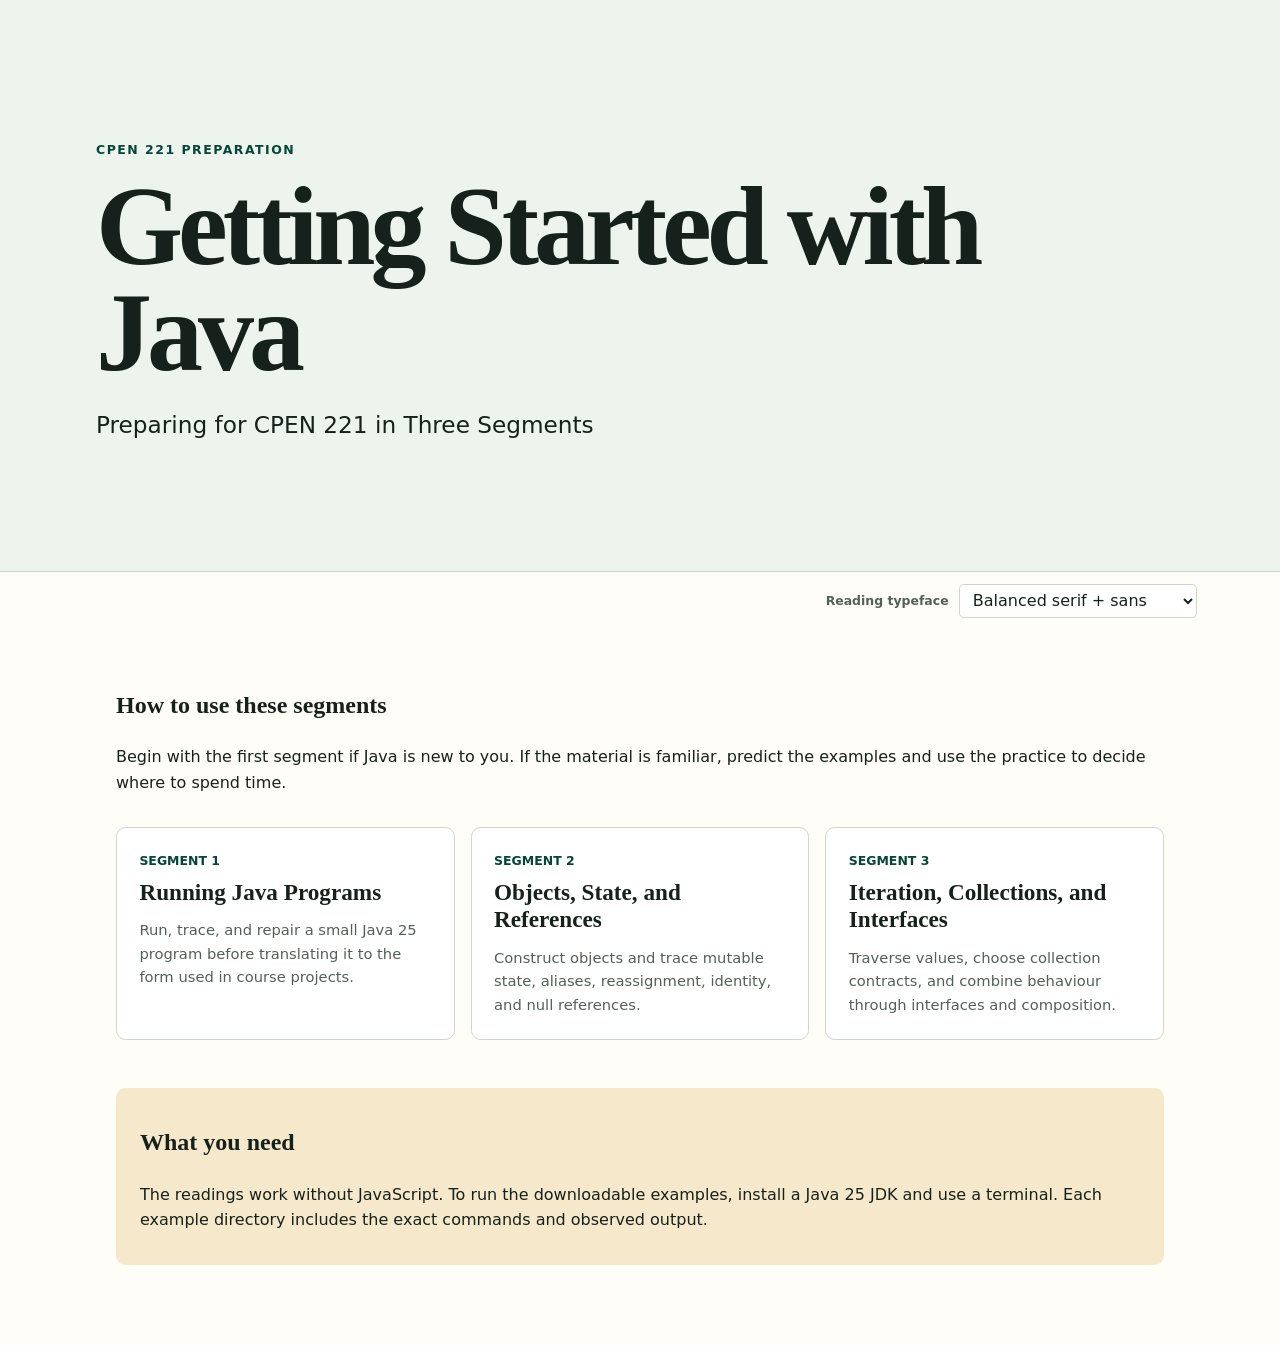
==== site/index.html @ b84b0900 "Rename Java preparation site and add typeface choices" ====
<!doctype html>
<html lang="en-CA">
<head>
  <meta charset="utf-8">
  <meta name="viewport" content="width=device-width, initial-scale=1">
  <meta name="description" content="Getting started with Java in preparation for CPEN 221.">
  <title>Getting Started with Java · CPEN 221</title>
  <link rel="stylesheet" href="assets/css/site.css">
  <script src="assets/js/typeface-switcher.js"></script>
</head>
<body>
  <a class="skip-link" href="#main">Skip to readings</a>
  <header class="hero">
    <p>CPEN 221 preparation</p>
    <h1>Getting Started with Java</h1>
    <p>Preparing for CPEN 221 in Three Segments</p>
  </header>
  <div class="typeface-tools">
    <label for="typeface-picker">Reading typeface</label>
    <select id="typeface-picker" data-typeface-picker>
      <option value="balanced">Balanced serif + sans</option>
      <option value="serif">Serif</option>
      <option value="sans">Sans serif</option>
    </select>
  </div>
  <main id="main" class="landing">
    <section aria-labelledby="how-to-use">
      <h2 id="how-to-use">How to use these segments</h2>
      <p>Begin with the first segment if Java is new to you. If the material is familiar, predict the examples and use the practice to decide where to spend time.</p>
      <ol class="reading-cards">
      <li>
        <a href="readings/01-running-java-programs/">
          <span>Segment 1</span>
          <strong>Running Java Programs</strong>
          <small>Run, trace, and repair a small Java 25 program before translating it to the form used in course projects.</small>
        </a>
      </li>
      <li>
        <a href="readings/02-objects-state-and-references/">
          <span>Segment 2</span>
          <strong>Objects, State, and References</strong>
          <small>Construct objects and trace mutable state, aliases, reassignment, identity, and null references.</small>
        </a>
      </li>
      <li>
        <a href="readings/03-iteration-collections-and-interfaces/">
          <span>Segment 3</span>
          <strong>Iteration, Collections, and Interfaces</strong>
          <small>Traverse values, choose collection contracts, and combine behaviour through interfaces and composition.</small>
        </a>
      </li>
      </ol>
    </section>
    <section class="requirements" aria-labelledby="requirements">
      <h2 id="requirements">What you need</h2>
      <p>The readings work without JavaScript. To run the downloadable examples, install a Java 25 JDK and use a terminal. Each example directory includes the exact commands and observed output.</p>
    </section>
  </main>
</body>
</html>
---- site/assets/css/site.css ----
:root {
  color-scheme: light;
  --ink: #17211b;
  --muted: #526057;
  --paper: #fffdf7;
  --wash: #edf4ee;
  --line: #cbd7ce;
  --accent: #12634f;
  --accent-dark: #064638;
  --warm: #f5e8cb;
  --correct: #17653f;
  --incorrect: #a2382b;
  --font-body: Inter, ui-sans-serif, system-ui, -apple-system, BlinkMacSystemFont,
    "Segoe UI", sans-serif;
  --font-heading: Georgia, "Times New Roman", serif;
  --font-code: ui-monospace, SFMono-Regular, Menlo, Consolas, monospace;
  font-family: var(--font-body);
  line-height: 1.6;
}

:root[data-typeface="serif"] {
  --font-body: Georgia, "Times New Roman", serif;
  --font-heading: Georgia, "Times New Roman", serif;
}

:root[data-typeface="sans"] {
  --font-body: Inter, ui-sans-serif, system-ui, -apple-system, BlinkMacSystemFont,
    "Segoe UI", sans-serif;
  --font-heading: Inter, ui-sans-serif, system-ui, -apple-system, BlinkMacSystemFont,
    "Segoe UI", sans-serif;
}

* {
  box-sizing: border-box;
}

html {
  scroll-behavior: smooth;
}

body {
  background: var(--paper);
  color: var(--ink);
  margin: 0;
}

a {
  color: var(--accent-dark);
  text-decoration-thickness: 0.09em;
  text-underline-offset: 0.15em;
}

a:hover {
  color: var(--accent);
}

.skip-link {
  background: var(--ink);
  color: white;
  left: 1rem;
  padding: 0.65rem 0.9rem;
  position: fixed;
  top: -5rem;
  z-index: 10;
}

.skip-link:focus {
  top: 1rem;
}

.site-header {
  border-bottom: 1px solid var(--line);
  padding: 1rem clamp(1rem, 4vw, 4rem);
}

.wordmark {
  align-items: baseline;
  display: flex;
  gap: 0.75rem;
  max-width: 76rem;
  text-decoration: none;
}

.wordmark strong {
  color: var(--ink);
  font-size: 1.15rem;
}

.wordmark span {
  color: var(--muted);
  font-size: 0.9rem;
}

.typeface-tools {
  align-items: center;
  display: flex;
  gap: 0.65rem;
  justify-content: flex-end;
  margin: 0 auto;
  max-width: 76rem;
  padding: 0.75rem clamp(1rem, 4vw, 4rem) 0;
}

.typeface-tools label {
  color: var(--muted);
  font-size: 0.78rem;
  font-weight: 700;
}

.typeface-tools select {
  background: white;
  border: 1px solid var(--line);
  border-radius: 0.3rem;
  color: var(--ink);
  font: inherit;
  padding: 0.35rem 2rem 0.35rem 0.55rem;
}

.hero {
  background: var(--wash);
  border-bottom: 1px solid var(--line);
  padding: clamp(4rem, 10vw, 8rem) max(1.25rem, calc((100vw - 68rem) / 2));
}

.hero p:first-child,
.reading-header > p:first-child {
  color: var(--accent-dark);
  font-size: 0.78rem;
  font-weight: 750;
  letter-spacing: 0.12em;
  text-transform: uppercase;
}

.hero h1 {
  font-family: var(--font-heading);
  font-size: clamp(3.2rem, 9vw, 7rem);
  letter-spacing: -0.045em;
  line-height: 0.95;
  margin: 0.2rem 0 1.25rem;
}

.hero p:last-child {
  font-size: clamp(1.15rem, 2vw, 1.45rem);
  margin: 0;
  max-width: 43rem;
}

.landing {
  margin: 0 auto;
  max-width: 68rem;
  padding: 3rem 1.25rem 5rem;
}

.landing h2,
.reading h2,
.file-list h1 {
  font-family: var(--font-heading);
}

.reading-cards {
  display: grid;
  gap: 1rem;
  grid-template-columns: repeat(3, 1fr);
  list-style: none;
  margin: 2rem 0 3rem;
  padding: 0;
}

.reading-cards a {
  background: white;
  border: 1px solid var(--line);
  border-radius: 0.6rem;
  color: var(--ink);
  display: flex;
  height: 100%;
  flex-direction: column;
  padding: 1.4rem;
  text-decoration: none;
}

.reading-cards a:hover,
.reading-cards a:focus-visible {
  border-color: var(--accent);
  box-shadow: 0 0.3rem 1.1rem rgb(19 50 37 / 10%);
}

.reading-cards span {
  color: var(--accent-dark);
  font-size: 0.78rem;
  font-weight: 750;
  text-transform: uppercase;
}

.reading-cards strong {
  font-family: var(--font-heading);
  font-size: 1.45rem;
  line-height: 1.18;
  margin: 0.5rem 0 0.75rem;
}

.reading-cards small {
  color: var(--muted);
  font-size: 0.92rem;
}

.requirements {
  background: var(--warm);
  border-radius: 0.6rem;
  padding: 1rem 1.5rem;
}

.reading-layout {
  display: grid;
  grid-template-columns: minmax(12rem, 18rem) minmax(0, 48rem);
  gap: clamp(2rem, 5vw, 5rem);
  justify-content: center;
  padding: 3rem clamp(1rem, 4vw, 4rem) 6rem;
}

.contents {
  align-self: start;
  position: sticky;
  top: 2rem;
}

.contents > p {
  color: var(--muted);
  font-size: 0.8rem;
  font-weight: 700;
  text-transform: uppercase;
}

.contents ol {
  border-left: 2px solid var(--line);
  list-style: none;
  margin: 0;
  padding: 0 0 0 1rem;
}

.contents li + li {
  margin-top: 0.55rem;
}

.contents a {
  color: var(--muted);
  font-size: 0.86rem;
  text-decoration: none;
}

.reading-header {
  border-bottom: 3px solid var(--ink);
  margin-bottom: 2.75rem;
  padding-bottom: 2rem;
}

.reading-header h1 {
  font-family: var(--font-heading);
  font-size: clamp(2.5rem, 6vw, 4.6rem);
  letter-spacing: -0.035em;
  line-height: 1;
  margin: 0.4rem 0 1rem;
}

.lede {
  color: var(--muted);
  font-size: 1.15rem;
}

.reading h2 {
  font-size: 1.8rem;
  line-height: 1.15;
  margin: 3.7rem 0 1rem;
  scroll-margin-top: 1rem;
}

.reading h2 a,
.reading h3 a {
  color: inherit;
  text-decoration: none;
}

.reading h3 {
  font-size: 1.1rem;
  margin-top: 2.2rem;
}

.reading p,
.reading li {
  max-width: 70ch;
}

.learning-outcomes,
.design-note,
.source-links {
  background: var(--wash);
  border-left: 0.3rem solid var(--accent);
  margin: 2rem 0;
  padding: 0.1rem 1.25rem 1rem;
}

.learning-outcomes h2,
.source-links h2 {
  font-size: 1.35rem;
  margin-top: 1.2rem;
}

.design-note {
  background: var(--warm);
  border-left-color: #9b6b18;
  padding-top: 0.8rem;
}

.code-block {
  margin: 1.4rem 0;
  max-width: 100%;
  overflow-x: auto;
}

pre {
  background: #17211b;
  border-radius: 0.35rem;
  color: #f4f7f4;
  font-size: 0.9rem;
  line-height: 1.55;
  margin: 0;
  padding: 1rem;
  tab-size: 4;
}

code {
  font-family: var(--font-code);
}

:not(pre) > code {
  background: #e7eee8;
  border-radius: 0.2rem;
  padding: 0.08em 0.28em;
}

table {
  border-collapse: collapse;
  display: block;
  margin: 1.5rem 0;
  max-width: 100%;
  overflow-x: auto;
}

th,
td {
  border: 1px solid var(--line);
  padding: 0.55rem 0.7rem;
  text-align: left;
  vertical-align: top;
}

th {
  background: var(--wash);
}

.quick-check {
  background: white;
  border: 2px solid var(--accent);
  border-radius: 0.55rem;
  margin: 2rem 0;
  padding: 1rem 1.2rem;
}

.quick-check fieldset {
  border: 0;
  margin: 0;
  padding: 0;
}

.quick-check legend {
  font-weight: 750;
  margin-bottom: 0.65rem;
}

.quick-check label {
  display: block;
  margin: 0.5rem 0;
}

.quick-check input {
  margin-right: 0.45rem;
}

.quick-check-button {
  background: var(--accent-dark);
  border: 0;
  border-radius: 0.3rem;
  color: white;
  cursor: pointer;
  font: inherit;
  font-weight: 700;
  margin-top: 0.75rem;
  padding: 0.55rem 0.85rem;
}

.quick-check-button:hover {
  background: var(--accent);
}

.quick-check-button:focus-visible,
.quick-check input:focus-visible,
.typeface-tools select:focus-visible,
a:focus-visible,
summary:focus-visible {
  outline: 3px solid #d58d13;
  outline-offset: 3px;
}

.quick-check-result {
  font-weight: 700;
  min-height: 1.6rem;
}

.quick-check-result.is-correct {
  color: var(--correct);
}

.quick-check-result.is-incorrect {
  color: var(--incorrect);
}

.quick-check details,
.practice-explanation {
  border-top: 1px solid var(--line);
  margin-top: 1rem;
  padding-top: 0.75rem;
}

summary {
  color: var(--accent-dark);
  cursor: pointer;
  font-weight: 700;
}

.source-links {
  margin-top: 4rem;
}

.reading-nav {
  border-top: 1px solid var(--line);
  display: flex;
  gap: 1rem;
  justify-content: space-between;
  margin-top: 3rem;
  padding-top: 1.5rem;
}

.file-list {
  margin: 4rem auto;
  max-width: 46rem;
  padding: 0 1rem;
}

.file-list li + li {
  margin-top: 0.5rem;
}

footer {
  background: var(--ink);
  color: #eef4ef;
  padding: 1.25rem max(1rem, calc((100vw - 68rem) / 2));
}

footer a {
  color: white;
}

footer p {
  margin: 0;
}

@media (max-width: 50rem) {
  .reading-cards {
    grid-template-columns: 1fr;
  }

  .reading-layout {
    display: block;
  }

  .contents {
    background: var(--wash);
    margin-bottom: 2.5rem;
    padding: 0.75rem 1rem 1rem;
    position: static;
  }

  .contents ol {
    columns: 2;
  }
}

@media (max-width: 34rem) {
  .contents ol {
    columns: 1;
  }

  .wordmark span {
    display: none;
  }

  .reading-nav {
    align-items: flex-start;
    flex-direction: column;
  }
}

@media print {
  .site-header,
  .contents,
  .typeface-tools,
  .reading-nav,
  footer,
  .quick-check-button,
  .quick-check-result {
    display: none !important;
  }

  .reading-layout {
    display: block;
    padding: 0;
  }

  .reading {
    max-width: none;
  }

  .quick-check,
  .learning-outcomes,
  .design-note,
  .source-links {
    break-inside: avoid;
  }

  pre {
    white-space: pre-wrap;
  }
}
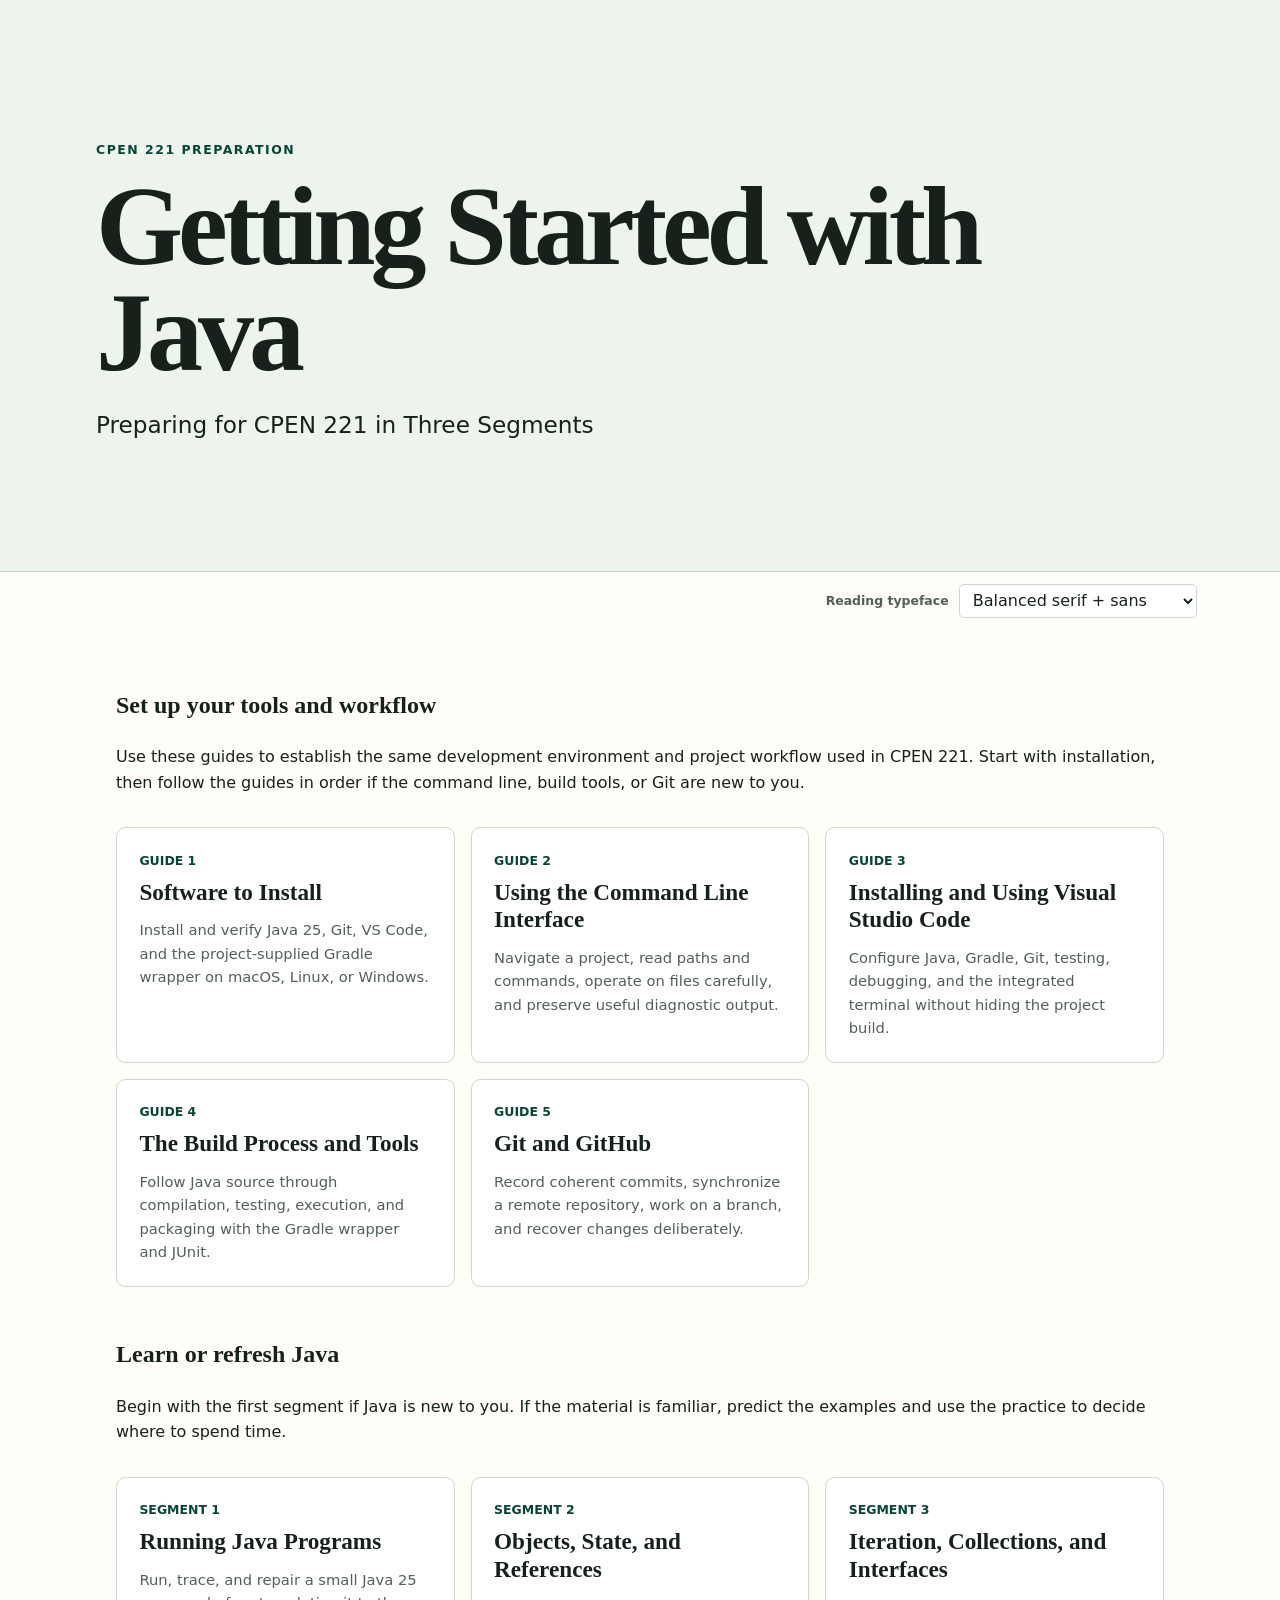
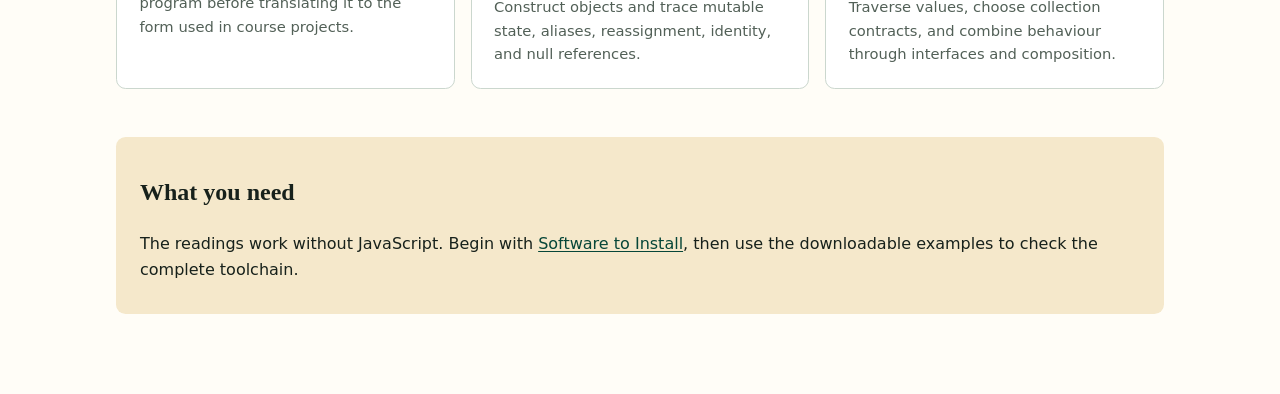
==== commit 8cf97138: "Add development workflow preparation guides" ====
--- a/site/index.html
+++ b/site/index.html
@@ -9,7 +9,7 @@
   <script src="assets/js/typeface-switcher.js"></script>
 </head>
 <body>
-  <a class="skip-link" href="#main">Skip to readings</a>
+  <a class="skip-link" href="#main">Skip to content</a>
   <header class="hero">
     <p>CPEN 221 preparation</p>
     <h1>Getting Started with Java</h1>
@@ -24,8 +24,49 @@
     </select>
   </div>
   <main id="main" class="landing">
-    <section aria-labelledby="how-to-use">
-      <h2 id="how-to-use">How to use these segments</h2>
+    <section aria-labelledby="preparation-guides">
+      <h2 id="preparation-guides">Set up your tools and workflow</h2>
+      <p>Use these guides to establish the same development environment and project workflow used in CPEN 221. Start with installation, then follow the guides in order if the command line, build tools, or Git are new to you.</p>
+      <ol class="reading-cards">
+      <li>
+        <a href="guides/software-to-install/">
+          <span>Guide 1</span>
+          <strong>Software to Install</strong>
+          <small>Install and verify Java 25, Git, VS Code, and the project-supplied Gradle wrapper on macOS, Linux, or Windows.</small>
+        </a>
+      </li>
+      <li>
+        <a href="guides/using-command-line-interface/">
+          <span>Guide 2</span>
+          <strong>Using the Command Line Interface</strong>
+          <small>Navigate a project, read paths and commands, operate on files carefully, and preserve useful diagnostic output.</small>
+        </a>
+      </li>
+      <li>
+        <a href="guides/installing-and-using-vscode/">
+          <span>Guide 3</span>
+          <strong>Installing and Using Visual Studio Code</strong>
+          <small>Configure Java, Gradle, Git, testing, debugging, and the integrated terminal without hiding the project build.</small>
+        </a>
+      </li>
+      <li>
+        <a href="guides/build-process-and-tools/">
+          <span>Guide 4</span>
+          <strong>The Build Process and Tools</strong>
+          <small>Follow Java source through compilation, testing, execution, and packaging with the Gradle wrapper and JUnit.</small>
+        </a>
+      </li>
+      <li>
+        <a href="guides/git-and-github/">
+          <span>Guide 5</span>
+          <strong>Git and GitHub</strong>
+          <small>Record coherent commits, synchronize a remote repository, work on a branch, and recover changes deliberately.</small>
+        </a>
+      </li>
+      </ol>
+    </section>
+    <section aria-labelledby="java-segments">
+      <h2 id="java-segments">Learn or refresh Java</h2>
       <p>Begin with the first segment if Java is new to you. If the material is familiar, predict the examples and use the practice to decide where to spend time.</p>
       <ol class="reading-cards">
       <li>
@@ -53,7 +94,7 @@
     </section>
     <section class="requirements" aria-labelledby="requirements">
       <h2 id="requirements">What you need</h2>
-      <p>The readings work without JavaScript. To run the downloadable examples, install a Java 25 JDK and use a terminal. Each example directory includes the exact commands and observed output.</p>
+      <p>The readings work without JavaScript. Begin with <a href="guides/software-to-install/">Software to Install</a>, then use the downloadable examples to check the complete toolchain.</p>
     </section>
   </main>
 </body>
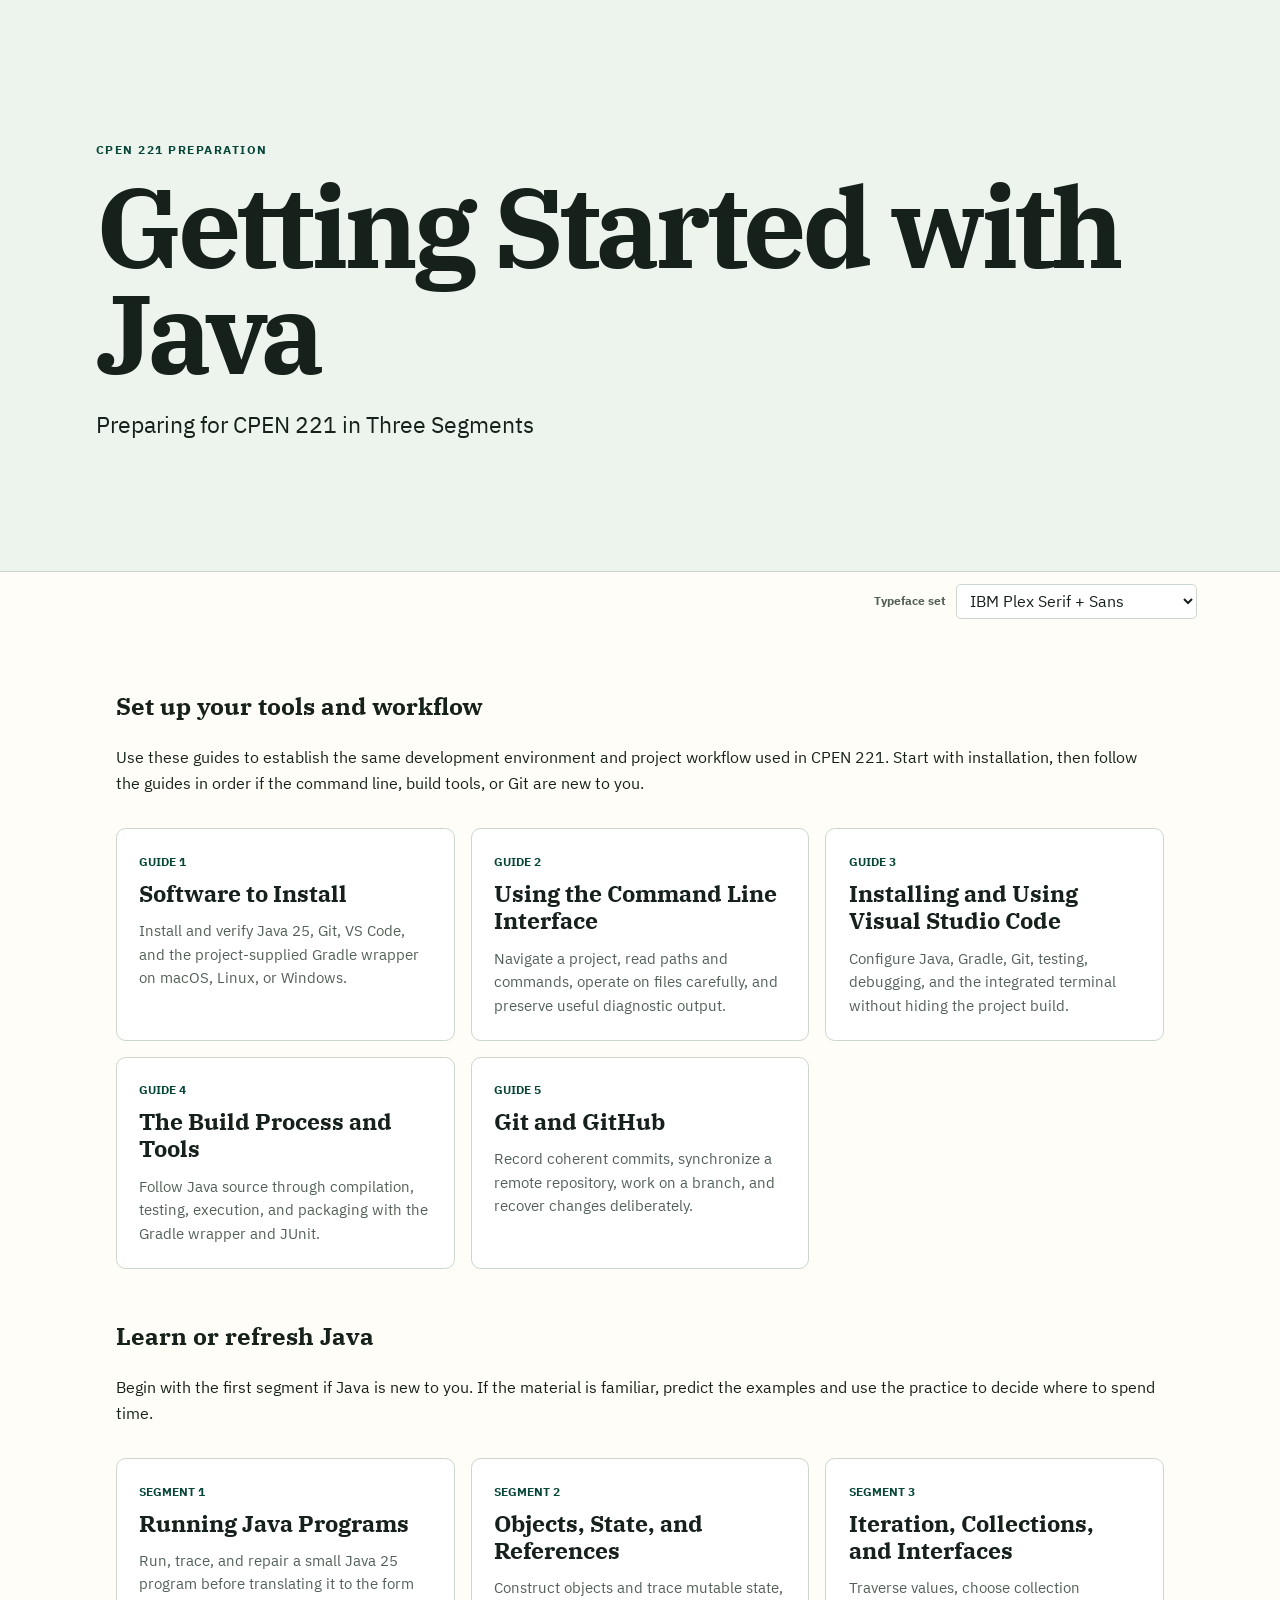
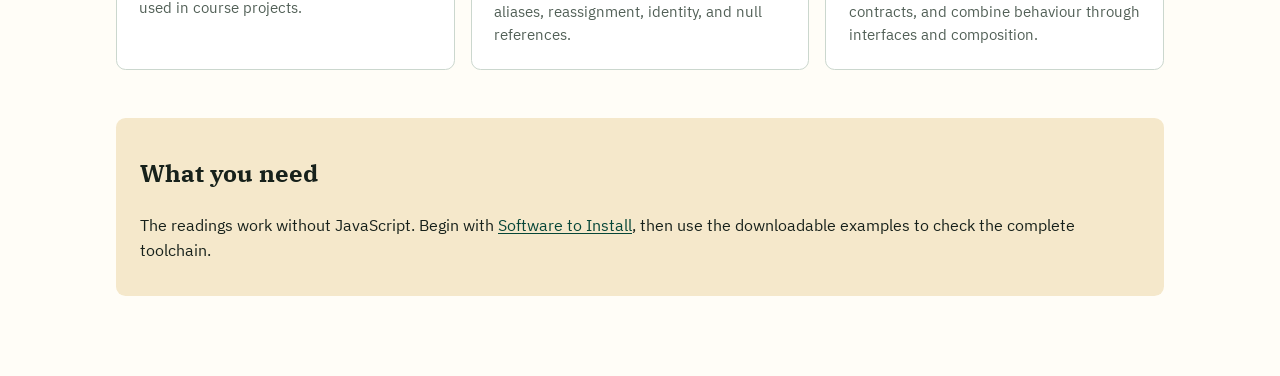
==== commit 3ec6c614: "Use self-hosted IBM and Google typefaces" ====
--- a/site/index.html
+++ b/site/index.html
@@ -16,11 +16,10 @@
     <p>Preparing for CPEN 221 in Three Segments</p>
   </header>
   <div class="typeface-tools">
-    <label for="typeface-picker">Reading typeface</label>
+    <label for="typeface-picker">Typeface set</label>
     <select id="typeface-picker" data-typeface-picker>
-      <option value="balanced">Balanced serif + sans</option>
-      <option value="serif">Serif</option>
-      <option value="sans">Sans serif</option>
+      <option value="plex">IBM Plex Serif + Sans</option>
+      <option value="google-sans">Google Sans Flex + Code</option>
     </select>
   </div>
   <main id="main" class="landing">
--- a/site/assets/css/site.css
+++ b/site/assets/css/site.css
@@ -1,3 +1,73 @@
+@font-face {
+  font-display: swap;
+  font-family: "IBM Plex Sans";
+  font-style: normal;
+  font-weight: 400;
+  src: url("../fonts/IBMPlexSans-Regular.woff2") format("woff2");
+}
+
+@font-face {
+  font-display: swap;
+  font-family: "IBM Plex Sans";
+  font-style: italic;
+  font-weight: 400;
+  src: url("../fonts/IBMPlexSans-Italic.woff2") format("woff2");
+}
+
+@font-face {
+  font-display: swap;
+  font-family: "IBM Plex Sans";
+  font-style: normal;
+  font-weight: 700;
+  src: url("../fonts/IBMPlexSans-Bold.woff2") format("woff2");
+}
+
+@font-face {
+  font-display: swap;
+  font-family: "IBM Plex Serif";
+  font-style: normal;
+  font-weight: 700;
+  src: url("../fonts/IBMPlexSerif-Bold.woff2") format("woff2");
+}
+
+@font-face {
+  font-display: swap;
+  font-family: "JetBrains Mono";
+  font-style: normal;
+  font-weight: 400;
+  src: url("../fonts/JetBrainsMono-Regular.woff2") format("woff2");
+}
+
+@font-face {
+  font-display: swap;
+  font-family: "JetBrains Mono";
+  font-style: normal;
+  font-weight: 700;
+  src: url("../fonts/JetBrainsMono-Bold.woff2") format("woff2");
+}
+
+@font-face {
+  font-display: swap;
+  font-family: "Google Sans Flex";
+  font-style: normal;
+  font-weight: 100 1000;
+  src: url("../fonts/GoogleSansFlex-Latin.woff2") format("woff2");
+  unicode-range: U+0000-00FF, U+0131, U+0152-0153, U+02BB-02BC, U+02C6,
+    U+02DA, U+02DC, U+0304, U+0308, U+0329, U+2000-206F, U+20AC, U+2122,
+    U+2191, U+2193, U+2212, U+2215, U+FEFF, U+FFFD;
+}
+
+@font-face {
+  font-display: swap;
+  font-family: "Google Sans Code";
+  font-style: normal;
+  font-weight: 300 800;
+  src: url("../fonts/GoogleSansCode-Latin.woff2") format("woff2");
+  unicode-range: U+0000-00FF, U+0131, U+0152-0153, U+02BB-02BC, U+02C6,
+    U+02DA, U+02DC, U+0304, U+0308, U+0329, U+2000-206F, U+20AC, U+2122,
+    U+2191, U+2193, U+2212, U+2215, U+FEFF, U+FFFD;
+}
+
 :root {
   color-scheme: light;
   --ink: #17211b;
@@ -10,24 +80,18 @@
   --warm: #f5e8cb;
   --correct: #17653f;
   --incorrect: #a2382b;
-  --font-body: Inter, ui-sans-serif, system-ui, -apple-system, BlinkMacSystemFont,
-    "Segoe UI", sans-serif;
-  --font-heading: Georgia, "Times New Roman", serif;
-  --font-code: ui-monospace, SFMono-Regular, Menlo, Consolas, monospace;
+  --font-body: "IBM Plex Sans", ui-sans-serif, system-ui, sans-serif;
+  --font-heading: "IBM Plex Serif", Georgia, serif;
+  --font-code: "JetBrains Mono", ui-monospace, monospace;
   font-family: var(--font-body);
+  font-optical-sizing: auto;
   line-height: 1.6;
 }
 
-:root[data-typeface="serif"] {
-  --font-body: Georgia, "Times New Roman", serif;
-  --font-heading: Georgia, "Times New Roman", serif;
-}
-
-:root[data-typeface="sans"] {
-  --font-body: Inter, ui-sans-serif, system-ui, -apple-system, BlinkMacSystemFont,
-    "Segoe UI", sans-serif;
-  --font-heading: Inter, ui-sans-serif, system-ui, -apple-system, BlinkMacSystemFont,
-    "Segoe UI", sans-serif;
+:root[data-typeface="google-sans"] {
+  --font-body: "Google Sans Flex", ui-sans-serif, system-ui, sans-serif;
+  --font-heading: "Google Sans Flex", ui-sans-serif, system-ui, sans-serif;
+  --font-code: "Google Sans Code", ui-monospace, monospace;
 }
 
 * {
@@ -126,7 +190,7 @@
 .reading-header > p:first-child {
   color: var(--accent-dark);
   font-size: 0.78rem;
-  font-weight: 750;
+  font-weight: 700;
   letter-spacing: 0.12em;
   text-transform: uppercase;
 }
@@ -187,7 +251,7 @@
 .reading-cards span {
   color: var(--accent-dark);
   font-size: 0.78rem;
-  font-weight: 750;
+  font-weight: 700;
   text-transform: uppercase;
 }
 
@@ -372,7 +436,7 @@
 }
 
 .quick-check legend {
-  font-weight: 750;
+  font-weight: 700;
   margin-bottom: 0.65rem;
 }
 
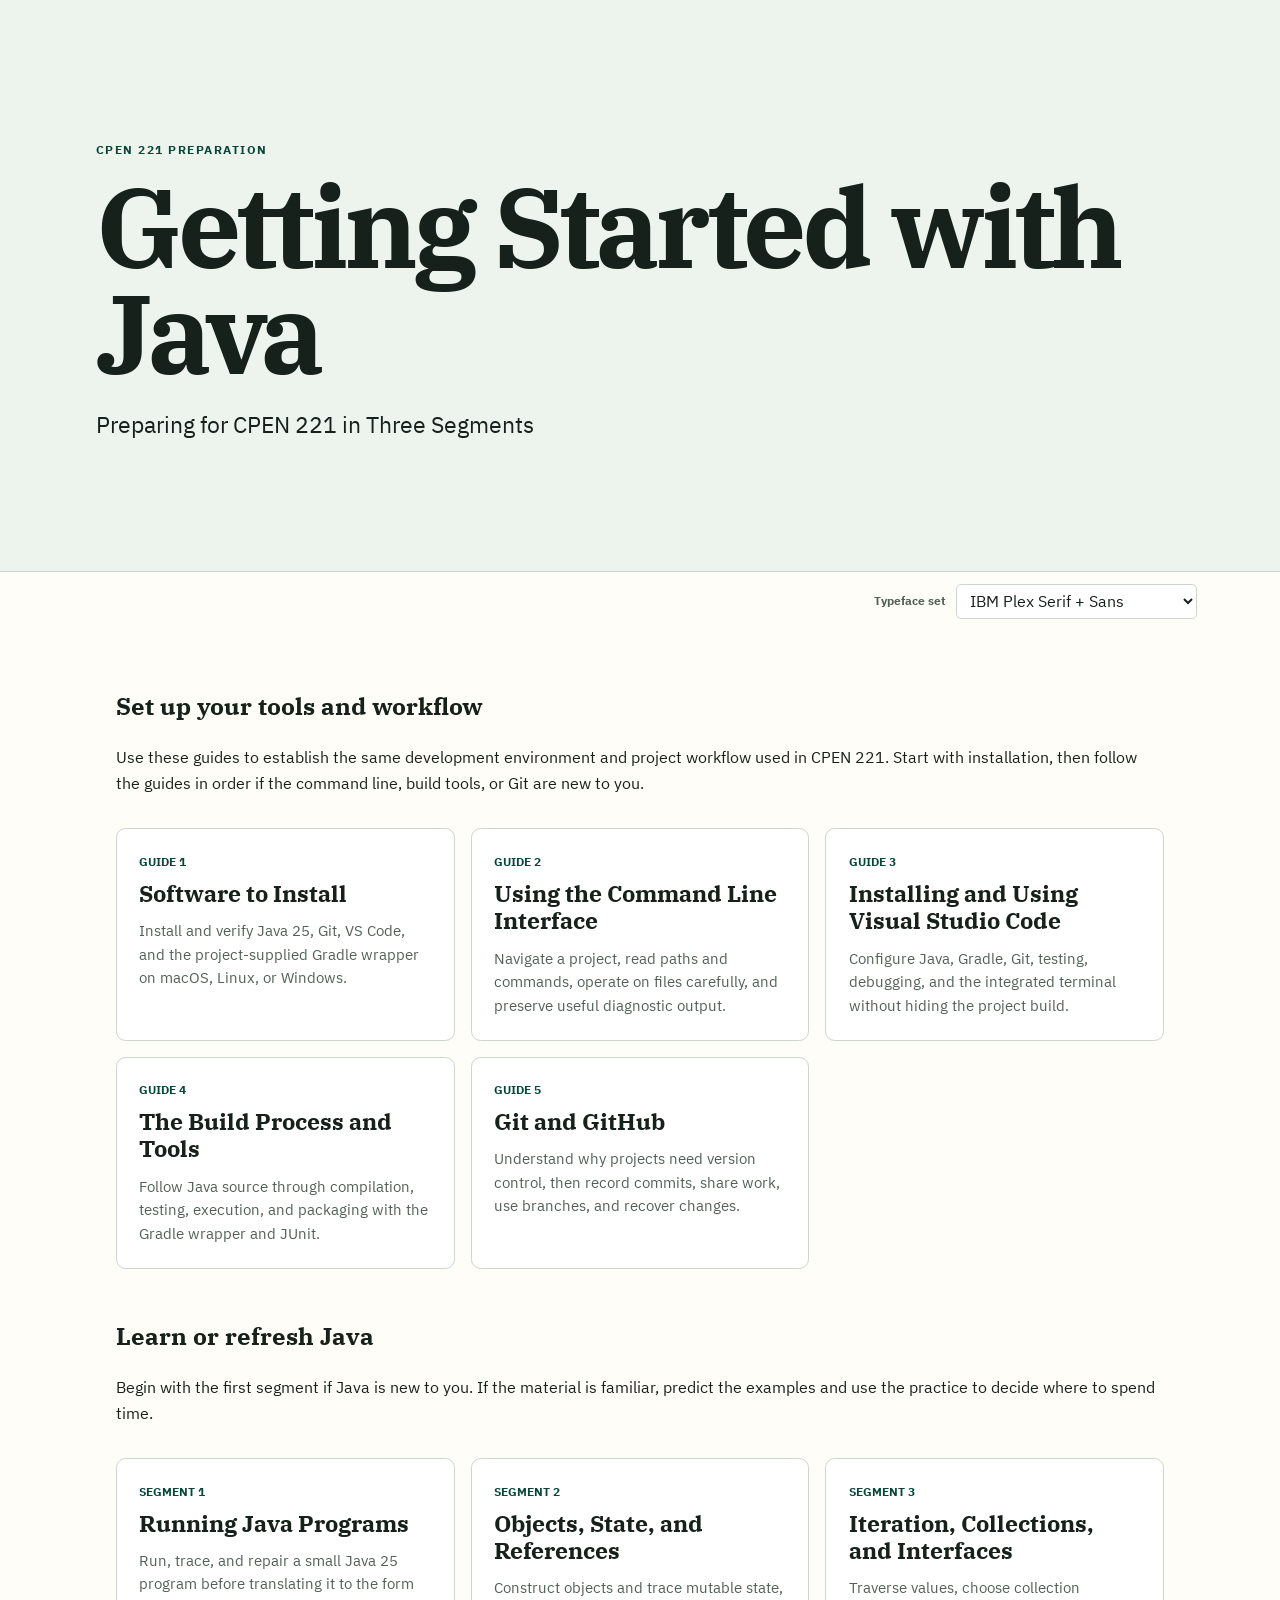
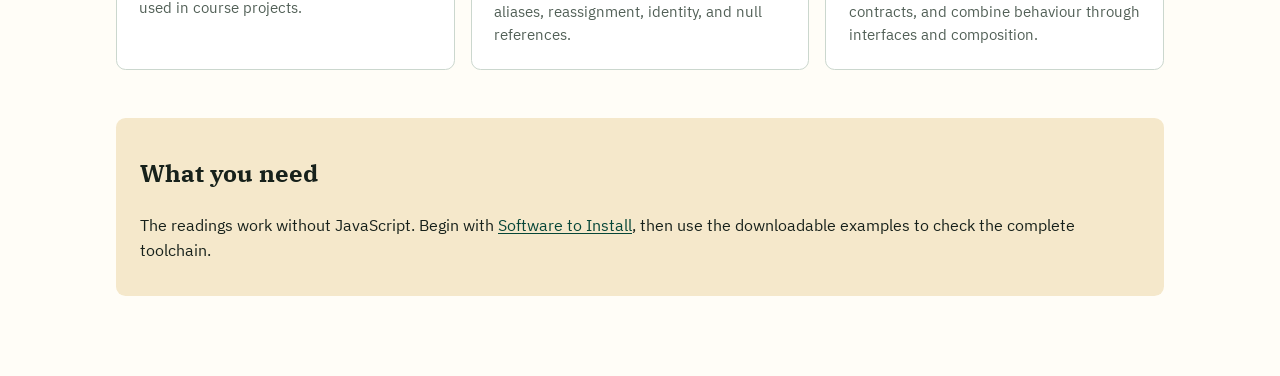
==== commit a85dd991: "Restore motivation for version control" ====
--- a/site/index.html
+++ b/site/index.html
@@ -59,7 +59,7 @@
         <a href="guides/git-and-github/">
           <span>Guide 5</span>
           <strong>Git and GitHub</strong>
-          <small>Record coherent commits, synchronize a remote repository, work on a branch, and recover changes deliberately.</small>
+          <small>Understand why projects need version control, then record commits, share work, use branches, and recover changes.</small>
         </a>
       </li>
       </ol>
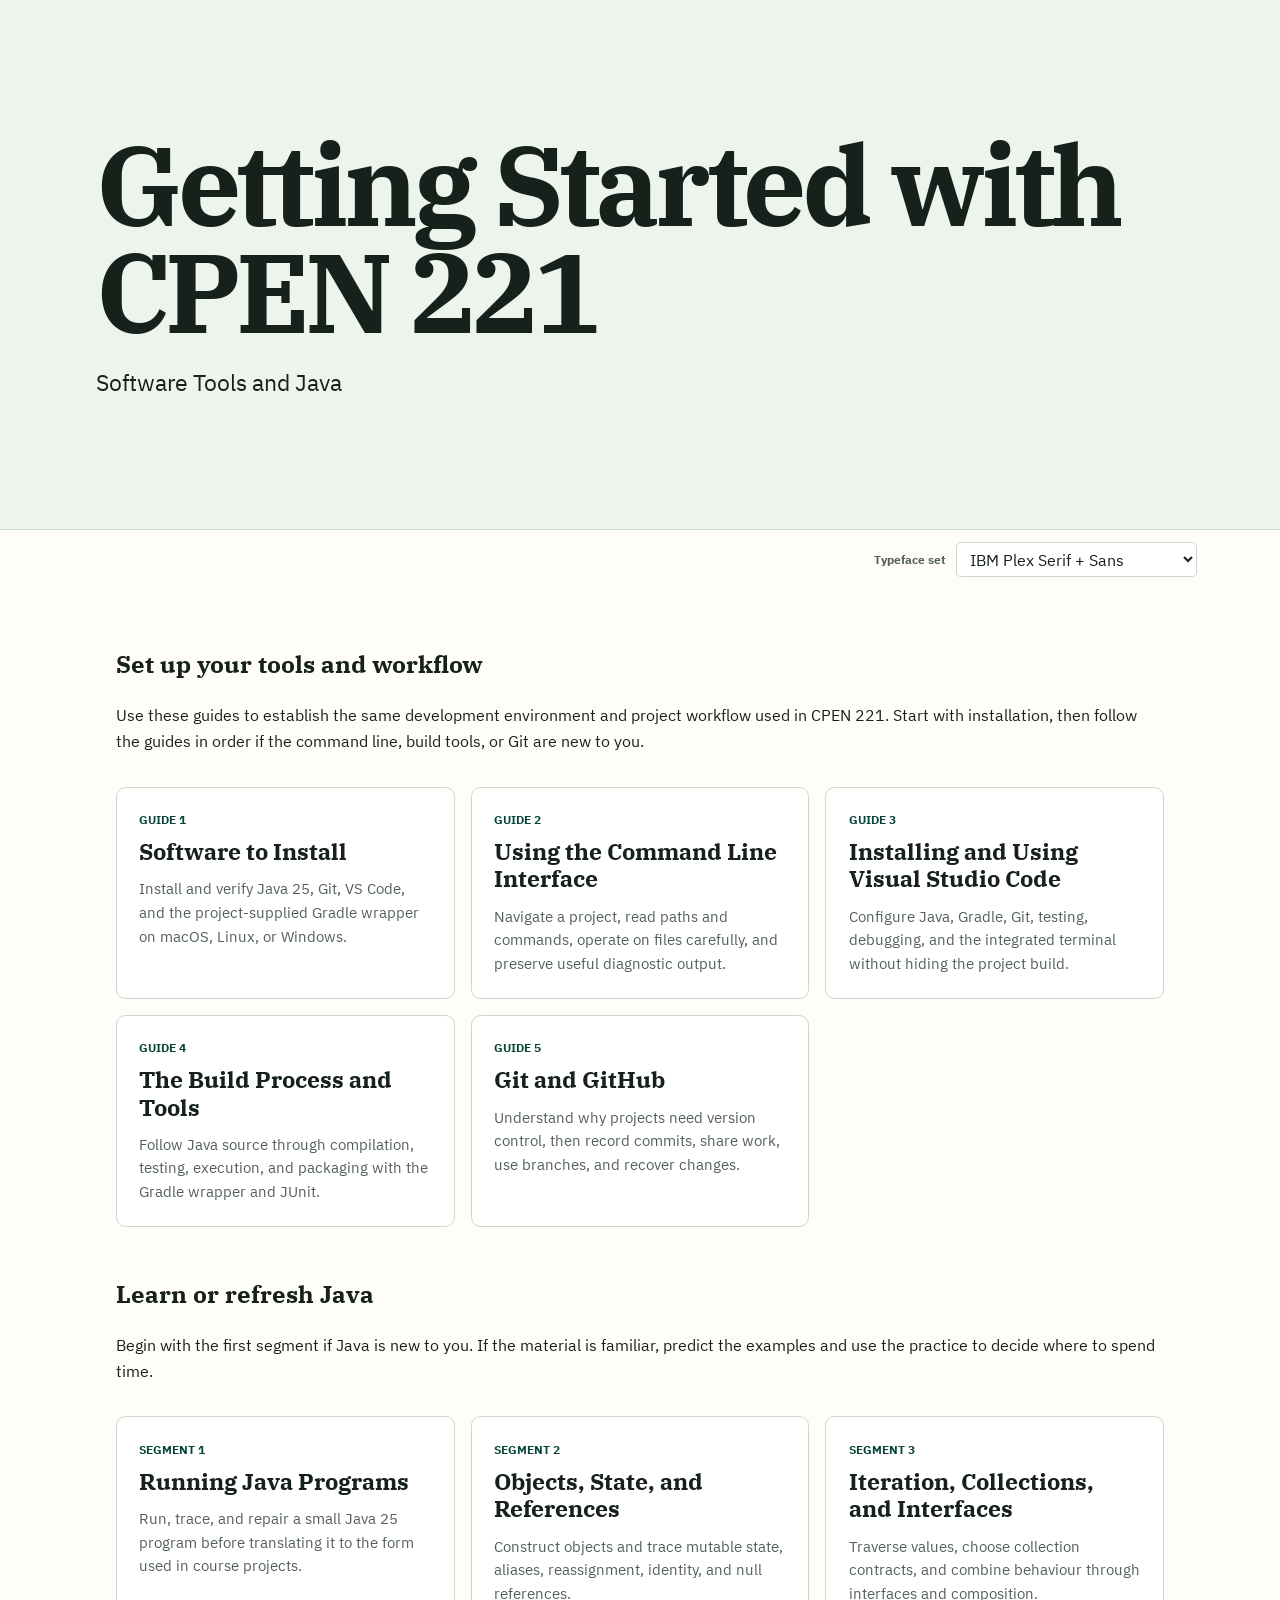
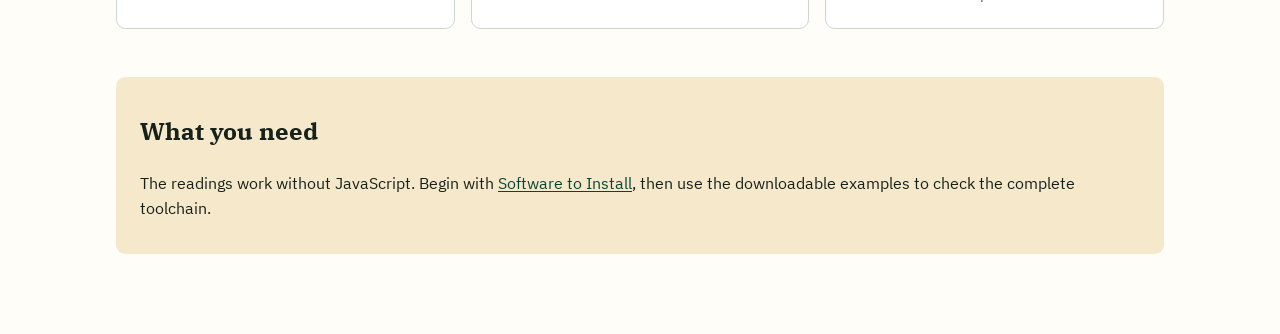
==== commit 4159899d: "Rename onboarding site and illustrate filesystem" ====
--- a/site/index.html
+++ b/site/index.html
@@ -3,17 +3,16 @@
 <head>
   <meta charset="utf-8">
   <meta name="viewport" content="width=device-width, initial-scale=1">
-  <meta name="description" content="Getting started with Java in preparation for CPEN 221.">
-  <title>Getting Started with Java · CPEN 221</title>
+  <meta name="description" content="Software tools and Java preparation for CPEN 221.">
+  <title>Getting Started with CPEN 221</title>
   <link rel="stylesheet" href="assets/css/site.css">
   <script src="assets/js/typeface-switcher.js"></script>
 </head>
 <body>
   <a class="skip-link" href="#main">Skip to content</a>
   <header class="hero">
-    <p>CPEN 221 preparation</p>
-    <h1>Getting Started with Java</h1>
-    <p>Preparing for CPEN 221 in Three Segments</p>
+    <h1>Getting Started with CPEN 221</h1>
+    <p>Software Tools and Java</p>
   </header>
   <div class="typeface-tools">
     <label for="typeface-picker">Typeface set</label>
--- a/site/assets/css/site.css
+++ b/site/assets/css/site.css
@@ -186,7 +186,6 @@
   padding: clamp(4rem, 10vw, 8rem) max(1.25rem, calc((100vw - 68rem) / 2));
 }
 
-.hero p:first-child,
 .reading-header > p:first-child {
   color: var(--accent-dark);
   font-size: 0.78rem;
@@ -353,6 +352,41 @@
   max-width: 70ch;
 }
 
+.reading-figure {
+  margin: 2.25rem 0;
+  max-width: 46rem;
+}
+
+.figure-scroll {
+  overflow-x: auto;
+}
+
+.figure-scroll img {
+  background: #fffdf7;
+  border: 1px solid var(--line);
+  border-radius: 0.55rem;
+  display: block;
+  height: auto;
+  width: 100%;
+}
+
+.reading-figure figcaption {
+  color: var(--muted);
+  font-size: 0.9rem;
+  line-height: 1.5;
+  margin-top: 0.65rem;
+  max-width: 70ch;
+}
+
+.reading-figure figcaption strong {
+  color: var(--ink);
+}
+
+.figure-scroll:focus-visible {
+  outline: 3px solid #d58d13;
+  outline-offset: 3px;
+}
+
 .learning-outcomes,
 .design-note,
 .source-links {
@@ -559,6 +593,10 @@
 }
 
 @media (max-width: 34rem) {
+  .figure-scroll img {
+    min-width: 40rem;
+  }
+
   .contents ol {
     columns: 1;
   }
@@ -596,7 +634,8 @@
   .quick-check,
   .learning-outcomes,
   .design-note,
-  .source-links {
+  .source-links,
+  .reading-figure {
     break-inside: avoid;
   }
 
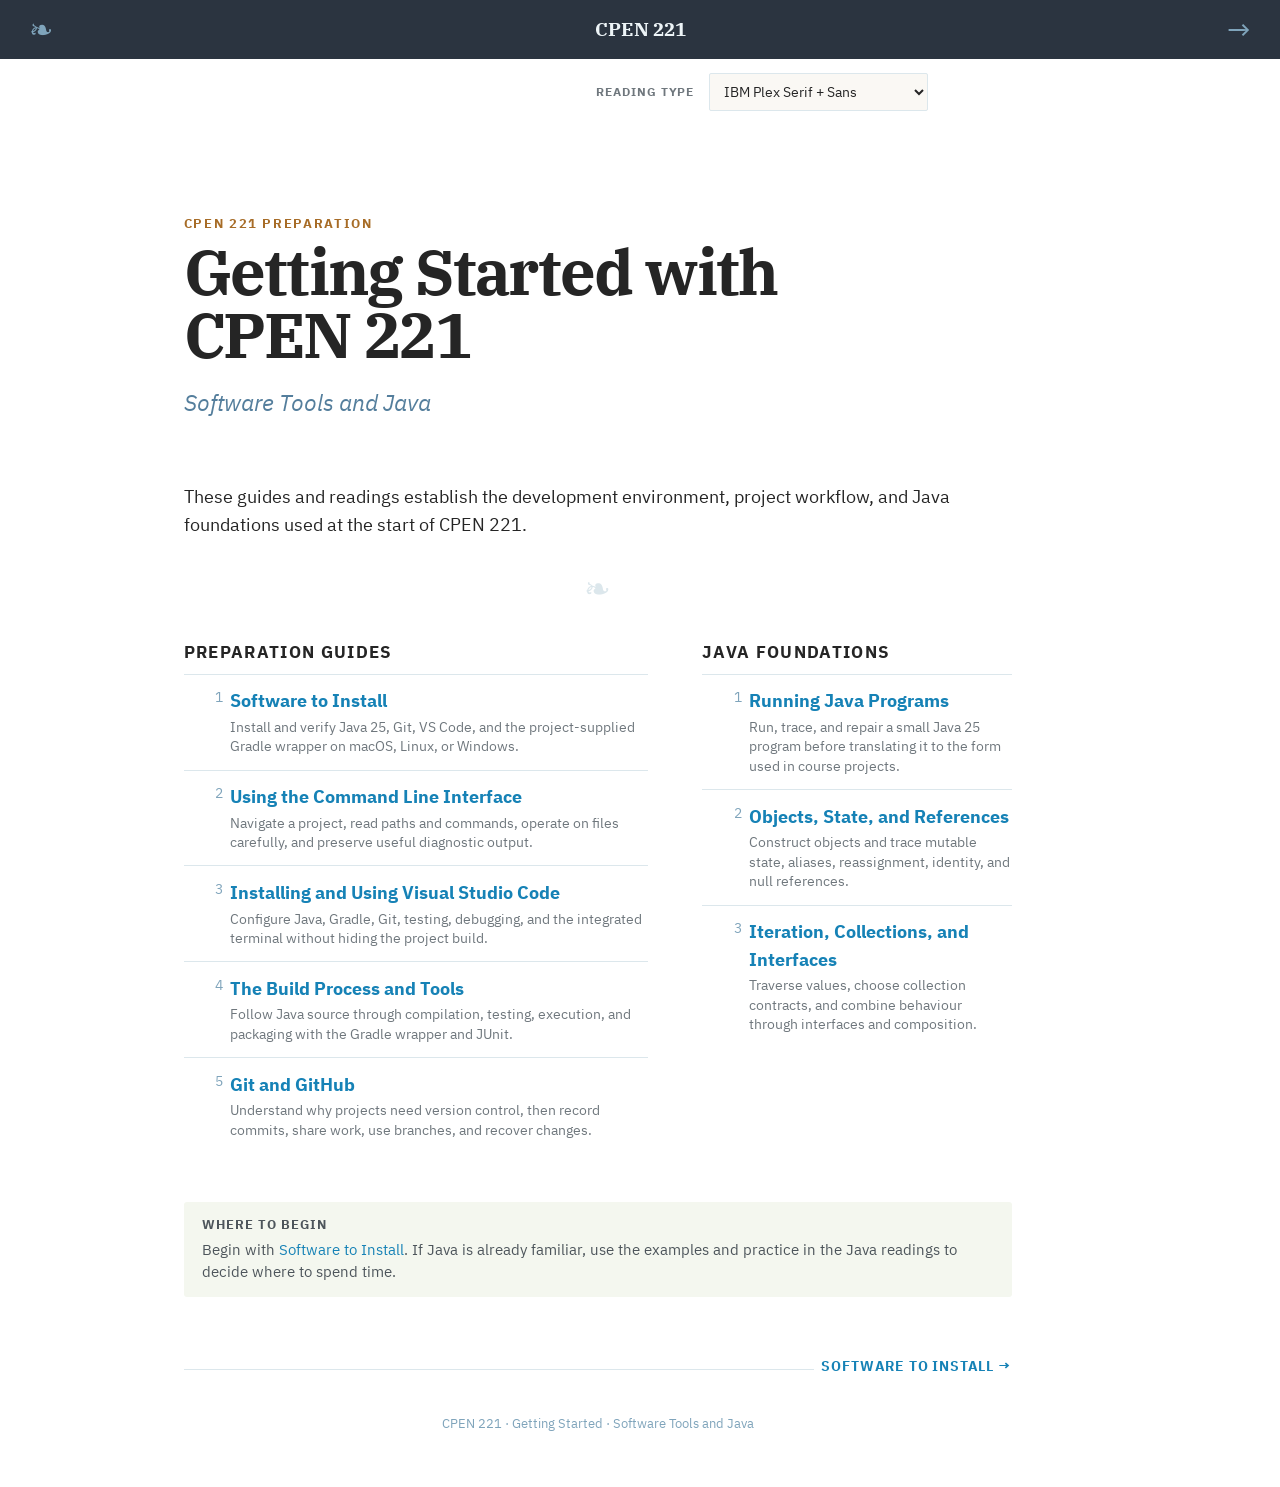
==== commit 288af52a: "Align onboarding design with course readings" ====
--- a/site/index.html
+++ b/site/index.html
@@ -8,92 +8,135 @@
   <link rel="stylesheet" href="assets/css/site.css">
   <script src="assets/js/typeface-switcher.js"></script>
 </head>
-<body>
-  <a class="skip-link" href="#main">Skip to content</a>
-  <header class="hero">
-    <h1>Getting Started with CPEN 221</h1>
-    <p>Software Tools and Java</p>
-  </header>
+<body id="top">
+  <a class="skip-link" href="#main-content">Skip to the contents</a>
+
+  <nav class="book-nav" aria-label="Book navigation">
+    <a class="wordmark" href="./" aria-current="page">
+      <strong>CPEN 221</strong>
+      <span>Getting Started</span>
+    </a>
+    <div class="nav-contents">
+      <p class="part-label">Software Tools and Java</p>
+      <h2><a href="#top" aria-current="page">Contents</a></h2>
+      <ul>
+        <li><a href="#preparation-guides"><small>G</small><span>Preparation guides</span></a></li>
+        <li><a href="#java-segments"><small>J</small><span>Java foundations</span></a></li>
+      </ul>
+      <div class="prev-next">
+        <a href="#preparation-guides">Guides</a>
+        <a href="guides/software-to-install/">Read →</a>
+      </div>
+    </div>
+  </nav>
+
+  <nav class="book-nav-mobile" aria-label="Compact book navigation">
+    <span class="mobile-arrow" aria-hidden="true">❧</span>
+    <a class="mobile-title" href="./" aria-current="page">CPEN 221</a>
+    <a class="mobile-arrow" href="guides/software-to-install/" aria-label="Next: Software to Install">→</a>
+  </nav>
+
   <div class="typeface-tools">
-    <label for="typeface-picker">Typeface set</label>
-    <select id="typeface-picker" data-typeface-picker>
-      <option value="plex">IBM Plex Serif + Sans</option>
-      <option value="google-sans">Google Sans Flex + Code</option>
-    </select>
+    <label>
+      <span>Reading type</span>
+      <select data-typeface-picker aria-label="Reading typeface combination">
+        <option value="plex">IBM Plex Serif + Sans</option>
+        <option value="google-sans">Google Sans Flex + Code</option>
+      </select>
+    </label>
   </div>
-  <main id="main" class="landing">
-    <section aria-labelledby="preparation-guides">
-      <h2 id="preparation-guides">Set up your tools and workflow</h2>
-      <p>Use these guides to establish the same development environment and project workflow used in CPEN 221. Start with installation, then follow the guides in order if the command line, build tools, or Git are new to you.</p>
-      <ol class="reading-cards">
-      <li>
-        <a href="guides/software-to-install/">
-          <span>Guide 1</span>
-          <strong>Software to Install</strong>
-          <small>Install and verify Java 25, Git, VS Code, and the project-supplied Gradle wrapper on macOS, Linux, or Windows.</small>
-        </a>
-      </li>
-      <li>
-        <a href="guides/using-command-line-interface/">
-          <span>Guide 2</span>
-          <strong>Using the Command Line Interface</strong>
-          <small>Navigate a project, read paths and commands, operate on files carefully, and preserve useful diagnostic output.</small>
-        </a>
-      </li>
-      <li>
-        <a href="guides/installing-and-using-vscode/">
-          <span>Guide 3</span>
-          <strong>Installing and Using Visual Studio Code</strong>
-          <small>Configure Java, Gradle, Git, testing, debugging, and the integrated terminal without hiding the project build.</small>
-        </a>
-      </li>
-      <li>
-        <a href="guides/build-process-and-tools/">
-          <span>Guide 4</span>
-          <strong>The Build Process and Tools</strong>
-          <small>Follow Java source through compilation, testing, execution, and packaging with the Gradle wrapper and JUnit.</small>
-        </a>
-      </li>
-      <li>
-        <a href="guides/git-and-github/">
-          <span>Guide 5</span>
-          <strong>Git and GitHub</strong>
-          <small>Understand why projects need version control, then record commits, share work, use branches, and recover changes.</small>
-        </a>
-      </li>
-      </ol>
-    </section>
-    <section aria-labelledby="java-segments">
-      <h2 id="java-segments">Learn or refresh Java</h2>
-      <p>Begin with the first segment if Java is new to you. If the material is familiar, predict the examples and use the practice to decide where to spend time.</p>
-      <ol class="reading-cards">
-      <li>
-        <a href="readings/01-running-java-programs/">
-          <span>Segment 1</span>
-          <strong>Running Java Programs</strong>
-          <small>Run, trace, and repair a small Java 25 program before translating it to the form used in course projects.</small>
-        </a>
-      </li>
-      <li>
-        <a href="readings/02-objects-state-and-references/">
-          <span>Segment 2</span>
-          <strong>Objects, State, and References</strong>
-          <small>Construct objects and trace mutable state, aliases, reassignment, identity, and null references.</small>
-        </a>
-      </li>
-      <li>
-        <a href="readings/03-iteration-collections-and-interfaces/">
-          <span>Segment 3</span>
-          <strong>Iteration, Collections, and Interfaces</strong>
-          <small>Traverse values, choose collection contracts, and combine behaviour through interfaces and composition.</small>
-        </a>
-      </li>
-      </ol>
-    </section>
-    <section class="requirements" aria-labelledby="requirements">
-      <h2 id="requirements">What you need</h2>
-      <p>The readings work without JavaScript. Begin with <a href="guides/software-to-install/">Software to Install</a>, then use the downloadable examples to check the complete toolchain.</p>
-    </section>
+
+  <main id="main-content" class="page">
+    <article class="contents-page">
+      <header class="contents-header">
+        <p class="kicker">CPEN 221 preparation</p>
+        <h1>Getting Started with CPEN 221</h1>
+        <p class="deck">Software Tools and Java</p>
+      </header>
+
+      <p>These guides and readings establish the development environment, project workflow, and Java foundations used at the start of CPEN 221.</p>
+
+      <div class="ornament" aria-hidden="true">❧</div>
+
+      <div class="contents-group">
+        <section aria-labelledby="preparation-guides">
+          <h2 id="preparation-guides">Preparation guides</h2>
+          <ol class="contents-list">
+            <li>
+              <span class="num">1</span>
+              <div>
+                <strong><a href="guides/software-to-install/">Software to Install</a></strong>
+                <p>Install and verify Java 25, Git, VS Code, and the project-supplied Gradle wrapper on macOS, Linux, or Windows.</p>
+              </div>
+            </li>
+            <li>
+              <span class="num">2</span>
+              <div>
+                <strong><a href="guides/using-command-line-interface/">Using the Command Line Interface</a></strong>
+                <p>Navigate a project, read paths and commands, operate on files carefully, and preserve useful diagnostic output.</p>
+              </div>
+            </li>
+            <li>
+              <span class="num">3</span>
+              <div>
+                <strong><a href="guides/installing-and-using-vscode/">Installing and Using Visual Studio Code</a></strong>
+                <p>Configure Java, Gradle, Git, testing, debugging, and the integrated terminal without hiding the project build.</p>
+              </div>
+            </li>
+            <li>
+              <span class="num">4</span>
+              <div>
+                <strong><a href="guides/build-process-and-tools/">The Build Process and Tools</a></strong>
+                <p>Follow Java source through compilation, testing, execution, and packaging with the Gradle wrapper and JUnit.</p>
+              </div>
+            </li>
+            <li>
+              <span class="num">5</span>
+              <div>
+                <strong><a href="guides/git-and-github/">Git and GitHub</a></strong>
+                <p>Understand why projects need version control, then record commits, share work, use branches, and recover changes.</p>
+              </div>
+            </li>
+          </ol>
+        </section>
+        <section aria-labelledby="java-segments">
+          <h2 id="java-segments">Java foundations</h2>
+          <ol class="contents-list">
+            <li>
+              <span class="num">1</span>
+              <div>
+                <strong><a href="readings/01-running-java-programs/">Running Java Programs</a></strong>
+                <p>Run, trace, and repair a small Java 25 program before translating it to the form used in course projects.</p>
+              </div>
+            </li>
+            <li>
+              <span class="num">2</span>
+              <div>
+                <strong><a href="readings/02-objects-state-and-references/">Objects, State, and References</a></strong>
+                <p>Construct objects and trace mutable state, aliases, reassignment, identity, and null references.</p>
+              </div>
+            </li>
+            <li>
+              <span class="num">3</span>
+              <div>
+                <strong><a href="readings/03-iteration-collections-and-interfaces/">Iteration, Collections, and Interfaces</a></strong>
+                <p>Traverse values, choose collection contracts, and combine behaviour through interfaces and composition.</p>
+              </div>
+            </li>
+          </ol>
+        </section>
+      </div>
+
+      <section class="prototype-note" aria-labelledby="requirements">
+        <h2 id="requirements">Where to begin</h2>
+        <p>Begin with <a href="guides/software-to-install/">Software to Install</a>. If Java is already familiar, use the examples and practice in the Java readings to decide where to spend time.</p>
+      </section>
+
+      <footer class="book-footer">
+        <a class="next" href="guides/software-to-install/">Software to Install →</a>
+        CPEN 221 · Getting Started · Software Tools and Java
+      </footer>
+    </article>
   </main>
 </body>
 </html>
--- a/site/assets/css/site.css
+++ b/site/assets/css/site.css
@@ -70,28 +70,46 @@
 
 :root {
   color-scheme: light;
-  --ink: #17211b;
-  --muted: #526057;
-  --paper: #fffdf7;
-  --wash: #edf4ee;
-  --line: #cbd7ce;
-  --accent: #12634f;
-  --accent-dark: #064638;
-  --warm: #f5e8cb;
+  --ink: #252525;
+  --muted: #6f777d;
+  --paper: #fff;
+  --nav: #2b3440;
+  --nav-rule: #3c4c5e;
+  --nav-text: #7fa4bb;
+  --nav-muted: #536d83;
+  --rule: #dce7ec;
+  --link: #1682b6;
+  --link-dark: #075f88;
+  --code-bg: #faf8f4;
+  --code-ink: #686866;
+  --note-blue: #eef4f7;
+  --note-green: #f4f7ef;
+  --optional: #a76c27;
+  --focus: #ffbd3e;
   --correct: #17653f;
   --incorrect: #a2382b;
-  --font-body: "IBM Plex Sans", ui-sans-serif, system-ui, sans-serif;
-  --font-heading: "IBM Plex Serif", Georgia, serif;
-  --font-code: "JetBrains Mono", ui-monospace, monospace;
-  font-family: var(--font-body);
+  --text: "IBM Plex Sans", "Segoe UI", Helvetica, Arial, sans-serif;
+  --display: "IBM Plex Serif", Georgia, serif;
+  --sans: "IBM Plex Sans", "Segoe UI", Helvetica, Arial, sans-serif;
+  --mono: "JetBrains Mono", "SFMono-Regular", Consolas, monospace;
+  font-family: var(--text);
+  font-size: 18px;
   font-optical-sizing: auto;
-  line-height: 1.6;
-}
-
-:root[data-typeface="google-sans"] {
-  --font-body: "Google Sans Flex", ui-sans-serif, system-ui, sans-serif;
-  --font-heading: "Google Sans Flex", ui-sans-serif, system-ui, sans-serif;
-  --font-code: "Google Sans Code", ui-monospace, monospace;
+  line-height: 1.55;
+}
+
+html[data-typeface="plex"] {
+  --text: "IBM Plex Sans", "Segoe UI", Helvetica, Arial, sans-serif;
+  --display: "IBM Plex Serif", Georgia, serif;
+  --sans: "IBM Plex Sans", "Segoe UI", Helvetica, Arial, sans-serif;
+  --mono: "JetBrains Mono", "SFMono-Regular", Consolas, monospace;
+}
+
+html[data-typeface="google-sans"] {
+  --text: "Google Sans Flex", "Segoe UI", Helvetica, Arial, sans-serif;
+  --display: "Google Sans Flex", "Segoe UI", Helvetica, Arial, sans-serif;
+  --sans: "Google Sans Flex", "Segoe UI", Helvetica, Arial, sans-serif;
+  --mono: "Google Sans Code", "SFMono-Regular", Consolas, monospace;
 }
 
 * {
@@ -103,375 +121,478 @@
 }
 
 body {
+  min-width: 18rem;
+  margin: 0;
+  color: var(--ink);
   background: var(--paper);
-  color: var(--ink);
-  margin: 0;
 }
 
 a {
-  color: var(--accent-dark);
-  text-decoration-thickness: 0.09em;
-  text-underline-offset: 0.15em;
+  color: var(--link);
+  text-decoration: none;
+  border-bottom: 1px solid transparent;
+  transition: color 160ms ease, border-color 160ms ease;
 }
 
 a:hover {
-  color: var(--accent);
+  color: var(--link-dark);
+  border-bottom-color: var(--rule);
+}
+
+a:focus-visible,
+summary:focus-visible,
+.figure-scroll:focus-visible {
+  outline: 3px solid var(--focus);
+  outline-offset: 3px;
+}
+
+img,
+svg {
+  max-width: 100%;
+  height: auto;
 }
 
 .skip-link {
-  background: var(--ink);
-  color: white;
-  left: 1rem;
-  padding: 0.65rem 0.9rem;
   position: fixed;
-  top: -5rem;
-  z-index: 10;
+  z-index: 20;
+  top: 0.5rem;
+  left: 0.5rem;
+  padding: 0.45rem 0.75rem;
+  color: #1d2730;
+  background: var(--focus);
+  border: 0;
+  transform: translateY(-180%);
 }
 
 .skip-link:focus {
-  top: 1rem;
-}
-
-.site-header {
-  border-bottom: 1px solid var(--line);
-  padding: 1rem clamp(1rem, 4vw, 4rem);
+  transform: translateY(0);
+}
+
+.book-nav {
+  position: fixed;
+  inset: 0 auto 0 0;
+  width: 20rem;
+  overflow-y: auto;
+  color: var(--nav-text);
+  background: var(--nav);
+  font: 300 0.82rem/1.5 var(--sans);
+}
+
+.book-nav a {
+  color: var(--nav-text);
+  border: 0;
+}
+
+.book-nav a:hover,
+.book-nav a[aria-current] {
+  color: #edf4f7;
 }
 
 .wordmark {
-  align-items: baseline;
-  display: flex;
-  gap: 0.75rem;
-  max-width: 76rem;
-  text-decoration: none;
+  display: block;
+  padding: 3.1rem 2.7rem 1.4rem;
+  color: #edf4f7;
+  border: 0;
 }
 
 .wordmark strong {
-  color: var(--ink);
-  font-size: 1.15rem;
+  display: block;
+  font: 700 2rem/0.95 var(--display);
+  letter-spacing: -0.035em;
 }
 
 .wordmark span {
-  color: var(--muted);
-  font-size: 0.9rem;
-}
-
-.typeface-tools {
-  align-items: center;
-  display: flex;
-  gap: 0.65rem;
-  justify-content: flex-end;
-  margin: 0 auto;
-  max-width: 76rem;
-  padding: 0.75rem clamp(1rem, 4vw, 4rem) 0;
-}
-
-.typeface-tools label {
-  color: var(--muted);
-  font-size: 0.78rem;
-  font-weight: 700;
-}
-
-.typeface-tools select {
-  background: white;
-  border: 1px solid var(--line);
-  border-radius: 0.3rem;
-  color: var(--ink);
-  font: inherit;
-  padding: 0.35rem 2rem 0.35rem 0.55rem;
-}
-
-.hero {
-  background: var(--wash);
-  border-bottom: 1px solid var(--line);
-  padding: clamp(4rem, 10vw, 8rem) max(1.25rem, calc((100vw - 68rem) / 2));
-}
-
-.reading-header > p:first-child {
-  color: var(--accent-dark);
-  font-size: 0.78rem;
+  display: block;
+  margin-top: 0.48rem;
+  color: var(--nav-text);
+  font: 700 0.67rem/1.2 var(--sans);
+  letter-spacing: 0.14em;
+  text-transform: uppercase;
+}
+
+.book-nav .nav-contents {
+  margin: 1rem 2.7rem 7rem;
+}
+
+.book-nav .part-label {
+  margin: 0 0 0.35rem;
+  color: var(--nav-muted);
+  font-size: 0.67rem;
   font-weight: 700;
   letter-spacing: 0.12em;
   text-transform: uppercase;
 }
 
-.hero h1 {
-  font-family: var(--font-heading);
-  font-size: clamp(3.2rem, 9vw, 7rem);
-  letter-spacing: -0.045em;
-  line-height: 0.95;
-  margin: 0.2rem 0 1.25rem;
-}
-
-.hero p:last-child {
-  font-size: clamp(1.15rem, 2vw, 1.45rem);
+.book-nav h2 {
   margin: 0;
-  max-width: 43rem;
-}
-
-.landing {
-  margin: 0 auto;
-  max-width: 68rem;
-  padding: 3rem 1.25rem 5rem;
-}
-
-.landing h2,
-.reading h2,
-.file-list h1 {
-  font-family: var(--font-heading);
-}
-
-.reading-cards {
+  color: var(--nav-text);
+  font: 400 1.02rem/1.35 var(--sans);
+}
+
+.book-nav h2 small {
+  float: right;
+  color: var(--nav-muted);
+  font-size: 0.85rem;
+}
+
+.book-nav ul {
+  margin: 0.6rem 0 0;
+  padding: 0.55rem 0 0.4rem;
+  border-top: 1px solid var(--nav-rule);
+  border-bottom: 1px solid var(--nav-rule);
+  list-style: none;
+}
+
+.book-nav li {
+  margin: 0 0 0.38rem;
+}
+
+.book-nav li a {
   display: grid;
-  gap: 1rem;
-  grid-template-columns: repeat(3, 1fr);
-  list-style: none;
-  margin: 2rem 0 3rem;
-  padding: 0;
-}
-
-.reading-cards a {
-  background: white;
-  border: 1px solid var(--line);
-  border-radius: 0.6rem;
+  grid-template-columns: 2.6rem 1fr;
+  gap: 0.35rem;
+}
+
+.book-nav li small {
+  color: var(--nav-muted);
+  font-size: 0.74rem;
+  text-align: right;
+}
+
+.book-nav .prev-next {
+  display: flex;
+  justify-content: space-between;
+  gap: 0.55rem;
+  margin-top: 0.7rem;
+  font-size: 0.66rem;
+  font-weight: 700;
+  letter-spacing: 0.08em;
+  text-transform: uppercase;
+}
+
+.book-nav-mobile {
+  display: none;
+  min-height: 3.25rem;
+  align-items: center;
+  justify-content: space-between;
+  padding: 0.35rem 1.2rem;
+  color: var(--nav-text);
+  background: var(--nav);
+  font-family: var(--sans);
+}
+
+.book-nav-mobile a {
+  color: var(--nav-text);
+  border: 0;
+}
+
+.book-nav-mobile .mobile-title {
+  color: #edf4f7;
+  font: 700 1.05rem var(--display);
+}
+
+.book-nav-mobile .mobile-arrow {
+  min-width: 2.2rem;
+  font-size: 1.6rem;
+  text-align: center;
+}
+
+.page {
+  position: relative;
+  width: 50.7rem;
+  margin: 0 auto 0 23rem;
+}
+
+.chapter,
+.contents-page {
+  position: relative;
+  width: 32rem;
+}
+
+.contents-page {
+  width: 46rem;
+}
+
+.chapter-number {
+  position: absolute;
+  z-index: 0;
+  top: 2.2rem;
+  left: 34.7rem;
+  color: var(--rule);
+  font: 300 5.4rem/1 var(--sans);
+  letter-spacing: -0.08em;
+}
+
+.chapter-header,
+.contents-header {
+  position: relative;
+  z-index: 1;
+  padding: 5.8rem 0 1rem;
+}
+
+.chapter-header h1,
+.contents-header h1 {
+  max-width: 12em;
+  margin: 0;
+  font: 700 clamp(2.55rem, 5vw, 3rem)/1 var(--display);
+  letter-spacing: -0.035em;
+}
+
+.chapter-kicker,
+.contents-header .kicker {
+  margin: 0 0 0.4rem !important;
+  color: var(--optional);
+  font: 700 0.7rem/1.4 var(--sans);
+  letter-spacing: 0.13em;
+  text-transform: uppercase;
+}
+
+.chapter-header .lede {
+  margin: 1rem 0 0;
+  color: #547e9c;
+  font: 400 1rem/1.5 var(--sans);
+}
+
+.contents-header .deck {
+  margin: 1.1rem 0 0;
+  color: #547e9c;
+  font: italic 1.25rem/1.5 var(--text);
+}
+
+.chapter p,
+.contents-page p {
+  margin: 1.35rem 0;
+}
+
+.chapter h2 {
+  position: relative;
+  margin: 3.8rem 0 0;
+  font: 700 1.72rem/1.25 var(--display);
+}
+
+.chapter h3 {
+  position: relative;
+  margin: 3rem 0 0;
+  font: italic 1.25rem/1.3 var(--sans);
+}
+
+.chapter h2 a,
+.chapter h3 a {
   color: var(--ink);
-  display: flex;
-  height: 100%;
-  flex-direction: column;
-  padding: 1.4rem;
-  text-decoration: none;
-}
-
-.reading-cards a:hover,
-.reading-cards a:focus-visible {
-  border-color: var(--accent);
-  box-shadow: 0 0.3rem 1.1rem rgb(19 50 37 / 10%);
-}
-
-.reading-cards span {
-  color: var(--accent-dark);
-  font-size: 0.78rem;
+  border: 0;
+}
+
+.chapter h2 a::before,
+.chapter h3 a::before {
+  position: absolute;
+  left: -2rem;
+  width: 1.5rem;
+  color: transparent;
+  content: "§";
+  text-align: center;
+  transition: color 160ms ease;
+}
+
+.chapter h2 a:hover::before,
+.chapter h2 a:focus-visible::before,
+.chapter h3 a:hover::before,
+.chapter h3 a:focus-visible::before {
+  color: var(--rule);
+}
+
+.section-number {
+  float: right;
+  margin: 0.35rem 0 0 1rem;
+  color: var(--muted);
+  font: 700 0.68rem/1 var(--sans);
+  letter-spacing: 0.06em;
+}
+
+.chapter ol,
+.chapter ul,
+.contents-page ol,
+.contents-page ul {
+  margin: 1.35rem 0;
+  padding-left: 1.35rem;
+}
+
+.chapter li + li {
+  margin-top: 0.35rem;
+}
+
+.chapter table {
+  width: 100%;
+  margin: 1.6rem 0;
+  border-collapse: collapse;
+  font: 0.78rem/1.45 var(--sans);
+}
+
+.chapter th,
+.chapter td {
+  padding: 0.55rem 0.65rem;
+  border: 1px solid var(--rule);
+  text-align: left;
+  vertical-align: top;
+}
+
+.chapter th {
+  color: #40596b;
+  background: var(--note-blue);
   font-weight: 700;
+}
+
+.learning-outcomes,
+.design-note {
+  margin: 1.6rem -0.7rem;
+  padding: 0.75rem 0.7rem;
+  color: #444;
+  background: var(--note-blue);
+  border-radius: 3px;
+  font: 400 0.9rem/1.5 var(--sans);
+}
+
+.design-note {
+  background: var(--note-green);
+}
+
+.learning-outcomes h2 {
+  margin: 0 0 0.4rem;
+  font: 700 0.78rem/1.4 var(--sans);
+  letter-spacing: 0.09em;
   text-transform: uppercase;
 }
 
-.reading-cards strong {
-  font-family: var(--font-heading);
-  font-size: 1.45rem;
-  line-height: 1.18;
-  margin: 0.5rem 0 0.75rem;
-}
-
-.reading-cards small {
-  color: var(--muted);
-  font-size: 0.92rem;
-}
-
-.requirements {
-  background: var(--warm);
-  border-radius: 0.6rem;
-  padding: 1rem 1.5rem;
-}
-
-.reading-layout {
-  display: grid;
-  grid-template-columns: minmax(12rem, 18rem) minmax(0, 48rem);
-  gap: clamp(2rem, 5vw, 5rem);
-  justify-content: center;
-  padding: 3rem clamp(1rem, 4vw, 4rem) 6rem;
-}
-
-.contents {
-  align-self: start;
-  position: sticky;
-  top: 2rem;
-}
-
-.contents > p {
-  color: var(--muted);
-  font-size: 0.8rem;
-  font-weight: 700;
-  text-transform: uppercase;
-}
-
-.contents ol {
-  border-left: 2px solid var(--line);
-  list-style: none;
+.learning-outcomes ul {
+  margin: 0.45rem 0 0;
+}
+
+.learning-outcomes > :last-child,
+.design-note > :last-child {
+  margin-bottom: 0;
+}
+
+blockquote.design-note {
+  margin: 1.8rem -0.7rem;
+  padding: 0.8rem 1rem;
+}
+
+blockquote.design-note::before,
+blockquote.design-note::after {
+  display: none;
+}
+
+blockquote.design-note p {
+  margin: 0 !important;
+  font: 500 0.92rem/1.55 var(--sans);
+}
+
+code,
+kbd {
+  color: var(--code-ink);
+  font: 0.86em var(--mono);
+}
+
+:not(pre) > code {
+  padding: 0.08rem 0.18rem;
+  white-space: nowrap;
+}
+
+.code-block {
+  position: relative;
+  margin: 1.35rem -0.7rem;
+  padding: 0.7rem;
+  color: var(--code-ink);
+  background: var(--code-bg);
+  border-radius: 3px;
+}
+
+pre {
   margin: 0;
-  padding: 0 0 0 1rem;
-}
-
-.contents li + li {
-  margin-top: 0.55rem;
-}
-
-.contents a {
-  color: var(--muted);
-  font-size: 0.86rem;
-  text-decoration: none;
-}
-
-.reading-header {
-  border-bottom: 3px solid var(--ink);
-  margin-bottom: 2.75rem;
-  padding-bottom: 2rem;
-}
-
-.reading-header h1 {
-  font-family: var(--font-heading);
-  font-size: clamp(2.5rem, 6vw, 4.6rem);
-  letter-spacing: -0.035em;
-  line-height: 1;
-  margin: 0.4rem 0 1rem;
-}
-
-.lede {
-  color: var(--muted);
-  font-size: 1.15rem;
-}
-
-.reading h2 {
-  font-size: 1.8rem;
-  line-height: 1.15;
-  margin: 3.7rem 0 1rem;
-  scroll-margin-top: 1rem;
-}
-
-.reading h2 a,
-.reading h3 a {
+  overflow-x: auto;
+  font: 0.72rem/1.55 var(--mono);
+  tab-size: 4;
+}
+
+pre code {
   color: inherit;
-  text-decoration: none;
-}
-
-.reading h3 {
-  font-size: 1.1rem;
-  margin-top: 2.2rem;
-}
-
-.reading p,
-.reading li {
-  max-width: 70ch;
+  font: inherit;
+  white-space: pre;
 }
 
 .reading-figure {
-  margin: 2.25rem 0;
-  max-width: 46rem;
+  width: 50.7rem;
+  margin: 2rem 0;
 }
 
 .figure-scroll {
   overflow-x: auto;
 }
 
-.figure-scroll img {
-  background: #fffdf7;
-  border: 1px solid var(--line);
-  border-radius: 0.55rem;
+.reading-figure img {
   display: block;
-  height: auto;
   width: 100%;
+  background: #fff;
 }
 
 .reading-figure figcaption {
+  width: 32rem;
+  margin-top: 0.55rem;
   color: var(--muted);
-  font-size: 0.9rem;
-  line-height: 1.5;
-  margin-top: 0.65rem;
-  max-width: 70ch;
+  font: 0.76rem/1.45 var(--sans);
 }
 
 .reading-figure figcaption strong {
-  color: var(--ink);
-}
-
-.figure-scroll:focus-visible {
-  outline: 3px solid #d58d13;
-  outline-offset: 3px;
-}
-
-.learning-outcomes,
-.design-note,
-.source-links {
-  background: var(--wash);
-  border-left: 0.3rem solid var(--accent);
-  margin: 2rem 0;
-  padding: 0.1rem 1.25rem 1rem;
-}
-
-.learning-outcomes h2,
-.source-links h2 {
-  font-size: 1.35rem;
-  margin-top: 1.2rem;
-}
-
-.design-note {
-  background: var(--warm);
-  border-left-color: #9b6b18;
-  padding-top: 0.8rem;
-}
-
-.code-block {
-  margin: 1.4rem 0;
-  max-width: 100%;
-  overflow-x: auto;
-}
-
-pre {
-  background: #17211b;
-  border-radius: 0.35rem;
-  color: #f4f7f4;
-  font-size: 0.9rem;
-  line-height: 1.55;
-  margin: 0;
-  padding: 1rem;
-  tab-size: 4;
-}
-
-code {
-  font-family: var(--font-code);
-}
-
-:not(pre) > code {
-  background: #e7eee8;
-  border-radius: 0.2rem;
-  padding: 0.08em 0.28em;
-}
-
-table {
-  border-collapse: collapse;
-  display: block;
-  margin: 1.5rem 0;
-  max-width: 100%;
-  overflow-x: auto;
-}
-
-th,
-td {
-  border: 1px solid var(--line);
-  padding: 0.55rem 0.7rem;
-  text-align: left;
-  vertical-align: top;
-}
-
-th {
-  background: var(--wash);
+  color: #4d555b;
+}
+
+blockquote:not(.design-note) {
+  position: relative;
+  margin: 1.8rem 0;
+  color: #5985a6;
+}
+
+blockquote:not(.design-note)::before,
+blockquote:not(.design-note)::after {
+  position: absolute;
+  top: -1.4rem;
+  color: var(--rule);
+  font: italic 4rem var(--display);
+}
+
+blockquote:not(.design-note)::before {
+  left: -0.25rem;
+  content: "“";
+}
+
+blockquote:not(.design-note)::after {
+  right: 0.5rem;
+  content: "”";
+}
+
+blockquote:not(.design-note) p {
+  margin-inline: 2.7rem !important;
+  font: italic 1.15rem/1.5 var(--text);
 }
 
 .quick-check {
-  background: white;
-  border: 2px solid var(--accent);
-  border-radius: 0.55rem;
-  margin: 2rem 0;
-  padding: 1rem 1.2rem;
+  margin: 1.8rem -0.7rem;
+  padding: 0.9rem 1rem;
+  color: #444;
+  background: var(--note-blue);
+  border: 0;
+  border-radius: 3px;
+  font: 400 0.86rem/1.5 var(--sans);
 }
 
 .quick-check fieldset {
-  border: 0;
   margin: 0;
   padding: 0;
+  border: 0;
 }
 
 .quick-check legend {
+  margin-bottom: 0.65rem;
   font-weight: 700;
-  margin-bottom: 0.65rem;
 }
 
 .quick-check label {
@@ -484,33 +605,30 @@
 }
 
 .quick-check-button {
-  background: var(--accent-dark);
+  margin-top: 0.75rem;
+  padding: 0.48rem 0.78rem;
+  color: #edf4f7;
+  background: var(--nav);
   border: 0;
-  border-radius: 0.3rem;
-  color: white;
+  border-radius: 2px;
   cursor: pointer;
-  font: inherit;
-  font-weight: 700;
-  margin-top: 0.75rem;
-  padding: 0.55rem 0.85rem;
+  font: 700 0.78rem/1.4 var(--sans);
 }
 
 .quick-check-button:hover {
-  background: var(--accent);
+  background: #3c4c5e;
 }
 
 .quick-check-button:focus-visible,
 .quick-check input:focus-visible,
-.typeface-tools select:focus-visible,
-a:focus-visible,
-summary:focus-visible {
-  outline: 3px solid #d58d13;
-  outline-offset: 3px;
+.typeface-tools select:focus-visible {
+  outline: 3px solid var(--focus);
+  outline-offset: 2px;
 }
 
 .quick-check-result {
+  min-height: 1.5rem;
   font-weight: 700;
-  min-height: 1.6rem;
 }
 
 .quick-check-result.is-correct {
@@ -523,120 +641,382 @@
 
 .quick-check details,
 .practice-explanation {
-  border-top: 1px solid var(--line);
-  margin-top: 1rem;
-  padding-top: 0.75rem;
+  margin-top: 0.9rem;
+  padding-top: 0.7rem;
+  border-top: 1px solid #cfdee5;
 }
 
 summary {
-  color: var(--accent-dark);
+  color: var(--link-dark);
   cursor: pointer;
   font-weight: 700;
 }
 
-.source-links {
-  margin-top: 4rem;
-}
-
-.reading-nav {
-  border-top: 1px solid var(--line);
-  display: flex;
-  gap: 1rem;
-  justify-content: space-between;
-  margin-top: 3rem;
-  padding-top: 1.5rem;
+.contents-header {
+  padding-bottom: 2.2rem;
+}
+
+.contents-header h1 {
+  max-width: 11em;
+  font-size: 3.5rem;
+}
+
+.contents-page .ornament {
+  margin: 1rem 0;
+  color: var(--rule);
+  font-size: 1.8rem;
+  text-align: center;
+}
+
+.contents-group {
+  display: grid;
+  grid-template-columns: minmax(0, 1.2fr) minmax(14rem, 0.8fr);
+  gap: 3rem;
+  margin-top: 1.5rem;
+}
+
+.contents-group h2 {
+  margin: 0 0 0.55rem;
+  font: 700 0.92rem/1.4 var(--sans);
+  letter-spacing: 0.08em;
+  text-transform: uppercase;
+}
+
+.contents-list {
+  margin: 0 !important;
+  padding: 0 !important;
+  list-style: none;
+}
+
+.contents-list li {
+  display: grid;
+  grid-template-columns: 2.2rem 1fr;
+  gap: 0.4rem;
+  padding: 0.7rem 0;
+  border-top: 1px solid var(--rule);
+  font-family: var(--sans);
+}
+
+.contents-list .num {
+  color: var(--nav-text);
+  font-size: 0.76rem;
+  text-align: right;
+}
+
+.contents-list strong {
+  display: block;
+  font-size: 0.98rem;
+  font-weight: 700;
+}
+
+.contents-list p {
+  margin: 0.18rem 0 0;
+  color: var(--muted);
+  font: 0.75rem/1.45 var(--sans);
+}
+
+.prototype-note {
+  margin-top: 2.7rem;
+  padding: 0.8rem 1rem;
+  color: #4d555b;
+  background: var(--note-green);
+  border-radius: 3px;
+  font: 0.82rem/1.5 var(--sans);
+}
+
+.prototype-note h2 {
+  margin: 0 0 0.25rem;
+  font: 700 0.72rem/1.4 var(--sans);
+  letter-spacing: 0.08em;
+  text-transform: uppercase;
+}
+
+.prototype-note p {
+  margin: 0;
+}
+
+.chapter-examples {
+  margin: 2.5rem 0 -2rem !important;
+  font: 700 0.76rem/1.4 var(--sans);
+  letter-spacing: 0.04em;
+}
+
+.example-index {
+  margin-inline: auto;
 }
 
 .file-list {
-  margin: 4rem auto;
-  max-width: 46rem;
-  padding: 0 1rem;
-}
-
-.file-list li + li {
-  margin-top: 0.5rem;
-}
-
-footer {
-  background: var(--ink);
-  color: #eef4ef;
-  padding: 1.25rem max(1rem, calc((100vw - 68rem) / 2));
-}
-
-footer a {
-  color: white;
-}
-
-footer p {
-  margin: 0;
-}
-
-@media (max-width: 50rem) {
-  .reading-cards {
+  padding: 0 !important;
+  list-style: none;
+  font: 0.74rem/1.45 var(--mono);
+}
+
+.file-list li {
+  padding: 0.35rem 0;
+  border-bottom: 1px solid var(--rule);
+  overflow-wrap: anywhere;
+}
+
+.book-footer {
+  position: relative;
+  width: 32rem;
+  margin: 4rem 0 3rem;
+  padding-top: 2.5rem;
+  color: var(--nav-text);
+  border-top: 1px solid var(--rule);
+  font: 0.72rem/1.4 var(--sans);
+  text-align: center;
+}
+
+.contents-page .book-footer {
+  width: 46rem;
+}
+
+.book-footer .next {
+  position: absolute;
+  top: -0.75rem;
+  right: 0;
+  padding-left: 0.4rem;
+  background: white;
+  font-size: 0.76rem;
+  font-weight: 700;
+  letter-spacing: 0.06em;
+  text-transform: uppercase;
+}
+
+.typeface-tools {
+  position: fixed;
+  z-index: 5;
+  bottom: 1.8rem;
+  left: 2.7rem;
+  width: 14.6rem;
+  color: var(--nav-muted);
+  font: 700 0.65rem/1.35 var(--sans);
+  letter-spacing: 0.08em;
+  text-transform: uppercase;
+}
+
+.typeface-tools label,
+.typeface-tools span {
+  display: block;
+}
+
+.typeface-tools span {
+  margin-bottom: 0.3rem;
+}
+
+.typeface-tools select {
+  width: 100%;
+  min-height: 2.1rem;
+  padding: 0.25rem 1.8rem 0.25rem 0.55rem;
+  color: #dce8ee;
+  background: #344151;
+  border: 1px solid var(--nav-rule);
+  border-radius: 2px;
+  font: 400 0.75rem/1.3 var(--sans);
+  letter-spacing: 0;
+  text-transform: none;
+}
+
+@media (max-width: 84rem) {
+  .book-nav {
+    display: none;
+  }
+
+  .book-nav-mobile {
+    display: flex;
+  }
+
+  .page {
+    width: min(50.7rem, calc(100% - 3rem));
+    margin: 0 auto;
+  }
+
+  .typeface-tools {
+    position: static;
+    width: min(32rem, calc(100% - 3rem));
+    margin: 0.8rem auto 0;
+    color: var(--muted);
+  }
+
+  .typeface-tools label {
+    display: flex;
+    gap: 0.8rem;
+    align-items: center;
+    justify-content: flex-end;
+  }
+
+  .typeface-tools span {
+    margin: 0;
+  }
+
+  .typeface-tools select {
+    width: auto;
+    color: var(--ink);
+    background: var(--code-bg);
+    border-color: var(--rule);
+  }
+}
+
+@media (max-width: 57rem) {
+  .page,
+  .contents-page,
+  .chapter,
+  .book-footer,
+  .contents-page .book-footer {
+    width: min(32rem, calc(100vw - 3rem));
+  }
+
+  .contents-group {
     grid-template-columns: 1fr;
-  }
-
-  .reading-layout {
+    gap: 2rem;
+  }
+
+  .chapter-number {
+    top: 2.9rem;
+    right: 0;
+    left: auto;
+    font-size: 4.3rem;
+  }
+
+  .reading-figure,
+  .reading-figure figcaption {
+    width: 100%;
+  }
+
+  .chapter table {
     display: block;
-  }
-
-  .contents {
-    background: var(--wash);
-    margin-bottom: 2.5rem;
-    padding: 0.75rem 1rem 1rem;
-    position: static;
-  }
-
-  .contents ol {
-    columns: 2;
-  }
-}
-
-@media (max-width: 34rem) {
+    overflow-x: auto;
+    white-space: nowrap;
+  }
+}
+
+@media (max-width: 36rem) {
+  :root {
+    font-size: 16px;
+    line-height: 1.5;
+  }
+
+  .page,
+  .contents-page,
+  .chapter,
+  .book-footer,
+  .contents-page .book-footer {
+    width: calc(100vw - 2rem);
+  }
+
+  .book-nav-mobile {
+    padding-inline: 0.8rem;
+  }
+
+  .chapter-header,
+  .contents-header {
+    padding-top: 4.8rem;
+  }
+
+  .chapter-header h1,
+  .contents-header h1 {
+    font-size: 2.35rem;
+  }
+
+  .chapter-number {
+    top: 2.5rem;
+    font-size: 3.8rem;
+  }
+
+  .chapter h2 {
+    margin-top: 3.2rem;
+    font-size: 1.45rem;
+  }
+
+  .chapter h2 a::before,
+  .chapter h3 a::before {
+    left: -1rem;
+    width: 0.8rem;
+  }
+
+  .learning-outcomes,
+  .design-note,
+  .code-block,
+  .quick-check {
+    margin-inline: 0;
+  }
+
   .figure-scroll img {
     min-width: 40rem;
   }
 
-  .contents ol {
-    columns: 1;
-  }
-
-  .wordmark span {
-    display: none;
-  }
-
-  .reading-nav {
-    align-items: flex-start;
-    flex-direction: column;
+  .chapter table {
+    font-size: 0.72rem;
+  }
+
+  blockquote:not(.design-note) p {
+    margin-inline: 1.4rem !important;
+    font-size: 1.05rem;
+  }
+
+  .book-footer .next {
+    font-size: 0.68rem;
+  }
+}
+
+@media (prefers-reduced-motion: reduce) {
+  html {
+    scroll-behavior: auto;
+  }
+
+  * {
+    transition-duration: 0.01ms !important;
   }
 }
 
 @media print {
-  .site-header,
-  .contents,
+  :root {
+    font-size: 11pt;
+  }
+
+  @page {
+    margin: 18mm;
+  }
+
+  .book-nav,
+  .book-nav-mobile,
+  .skip-link,
   .typeface-tools,
-  .reading-nav,
-  footer,
+  .book-footer .next,
   .quick-check-button,
   .quick-check-result {
     display: none !important;
   }
 
-  .reading-layout {
-    display: block;
-    padding: 0;
-  }
-
-  .reading {
-    max-width: none;
-  }
-
+  .page,
+  .chapter,
+  .contents-page,
+  .book-footer,
+  .contents-page .book-footer,
+  .reading-figure,
+  .reading-figure figcaption {
+    width: 100%;
+    margin-right: 0;
+    margin-left: 0;
+  }
+
+  .chapter-number {
+    right: 0;
+    left: auto;
+  }
+
+  .code-block,
   .quick-check,
   .learning-outcomes,
   .design-note,
-  .source-links,
-  .reading-figure {
+  figure {
     break-inside: avoid;
+  }
+
+  h2,
+  h3 {
+    break-after: avoid;
   }
 
   pre {
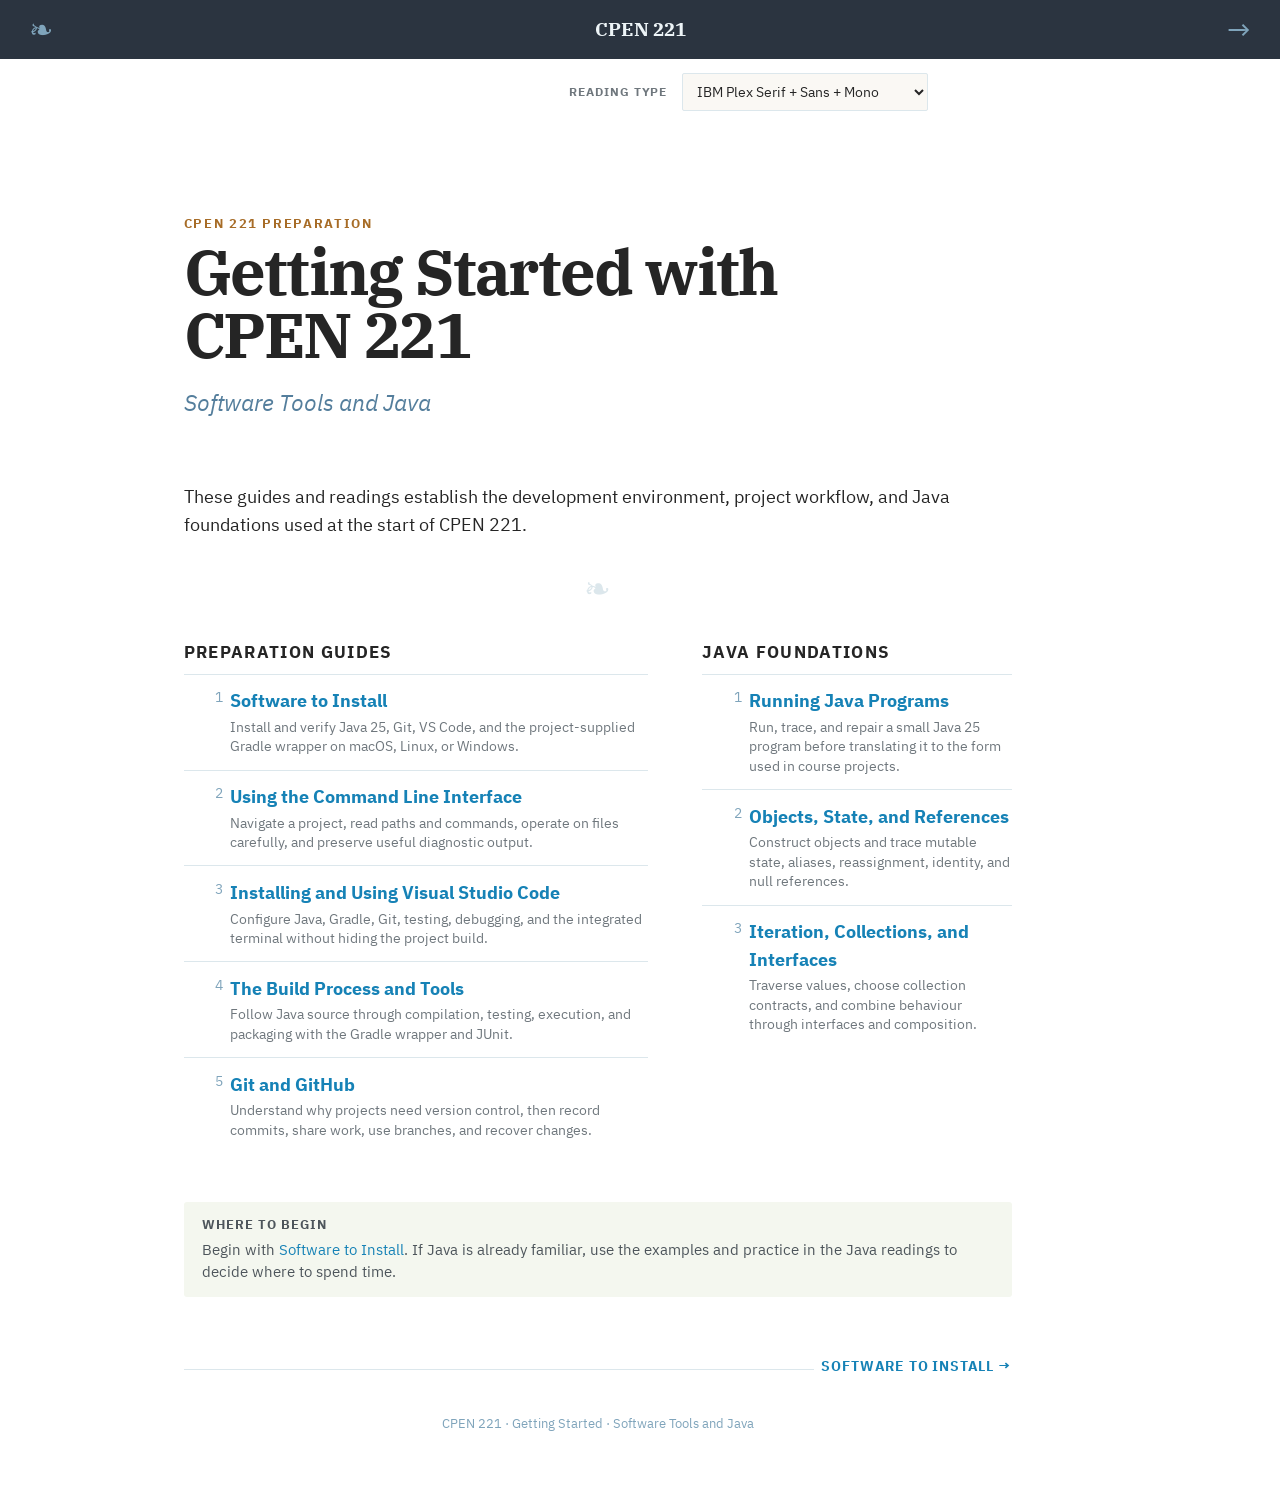
==== commit 895d5b2c: "Use IBM Plex Mono in onboarding typeface set" ====
--- a/site/index.html
+++ b/site/index.html
@@ -40,7 +40,7 @@
     <label>
       <span>Reading type</span>
       <select data-typeface-picker aria-label="Reading typeface combination">
-        <option value="plex">IBM Plex Serif + Sans</option>
+        <option value="plex">IBM Plex Serif + Sans + Mono</option>
         <option value="google-sans">Google Sans Flex + Code</option>
       </select>
     </label>
--- a/site/assets/css/site.css
+++ b/site/assets/css/site.css
@@ -32,18 +32,48 @@
 
 @font-face {
   font-display: swap;
-  font-family: "JetBrains Mono";
+  font-family: "IBM Plex Mono";
   font-style: normal;
   font-weight: 400;
-  src: url("../fonts/JetBrainsMono-Regular.woff2") format("woff2");
+  src: url("../fonts/ibm-plex-mono-normal-400-latin-ext-2532acb5e3.woff2") format("woff2");
+  unicode-range: U+0100-02BA, U+02BD-02C5, U+02C7-02CC, U+02CE-02D7,
+    U+02DD-02FF, U+0304, U+0308, U+0329, U+1D00-1DBF, U+1E00-1E9F,
+    U+1EF2-1EFF, U+2020, U+20A0-20AB, U+20AD-20C0, U+2113,
+    U+2C60-2C7F, U+A720-A7FF;
 }
 
 @font-face {
   font-display: swap;
-  font-family: "JetBrains Mono";
+  font-family: "IBM Plex Mono";
   font-style: normal;
-  font-weight: 700;
-  src: url("../fonts/JetBrainsMono-Bold.woff2") format("woff2");
+  font-weight: 400;
+  src: url("../fonts/ibm-plex-mono-normal-400-latin-01c04f4d69.woff2") format("woff2");
+  unicode-range: U+0000-00FF, U+0131, U+0152-0153, U+02BB-02BC,
+    U+02C6, U+02DA, U+02DC, U+0304, U+0308, U+0329, U+2000-206F,
+    U+20AC, U+2122, U+2191, U+2193, U+2212, U+2215, U+FEFF, U+FFFD;
+}
+
+@font-face {
+  font-display: swap;
+  font-family: "IBM Plex Mono";
+  font-style: normal;
+  font-weight: 600;
+  src: url("../fonts/ibm-plex-mono-normal-600-latin-ext-2d8cfbcbf9.woff2") format("woff2");
+  unicode-range: U+0100-02BA, U+02BD-02C5, U+02C7-02CC, U+02CE-02D7,
+    U+02DD-02FF, U+0304, U+0308, U+0329, U+1D00-1DBF, U+1E00-1E9F,
+    U+1EF2-1EFF, U+2020, U+20A0-20AB, U+20AD-20C0, U+2113,
+    U+2C60-2C7F, U+A720-A7FF;
+}
+
+@font-face {
+  font-display: swap;
+  font-family: "IBM Plex Mono";
+  font-style: normal;
+  font-weight: 600;
+  src: url("../fonts/ibm-plex-mono-normal-600-latin-11ced52deb.woff2") format("woff2");
+  unicode-range: U+0000-00FF, U+0131, U+0152-0153, U+02BB-02BC,
+    U+02C6, U+02DA, U+02DC, U+0304, U+0308, U+0329, U+2000-206F,
+    U+20AC, U+2122, U+2191, U+2193, U+2212, U+2215, U+FEFF, U+FFFD;
 }
 
 @font-face {
@@ -91,7 +121,7 @@
   --text: "IBM Plex Sans", "Segoe UI", Helvetica, Arial, sans-serif;
   --display: "IBM Plex Serif", Georgia, serif;
   --sans: "IBM Plex Sans", "Segoe UI", Helvetica, Arial, sans-serif;
-  --mono: "JetBrains Mono", "SFMono-Regular", Consolas, monospace;
+  --mono: "IBM Plex Mono", "SFMono-Regular", Consolas, monospace;
   font-family: var(--text);
   font-size: 18px;
   font-optical-sizing: auto;
@@ -102,7 +132,7 @@
   --text: "IBM Plex Sans", "Segoe UI", Helvetica, Arial, sans-serif;
   --display: "IBM Plex Serif", Georgia, serif;
   --sans: "IBM Plex Sans", "Segoe UI", Helvetica, Arial, sans-serif;
-  --mono: "JetBrains Mono", "SFMono-Regular", Consolas, monospace;
+  --mono: "IBM Plex Mono", "SFMono-Regular", Consolas, monospace;
 }
 
 html[data-typeface="google-sans"] {
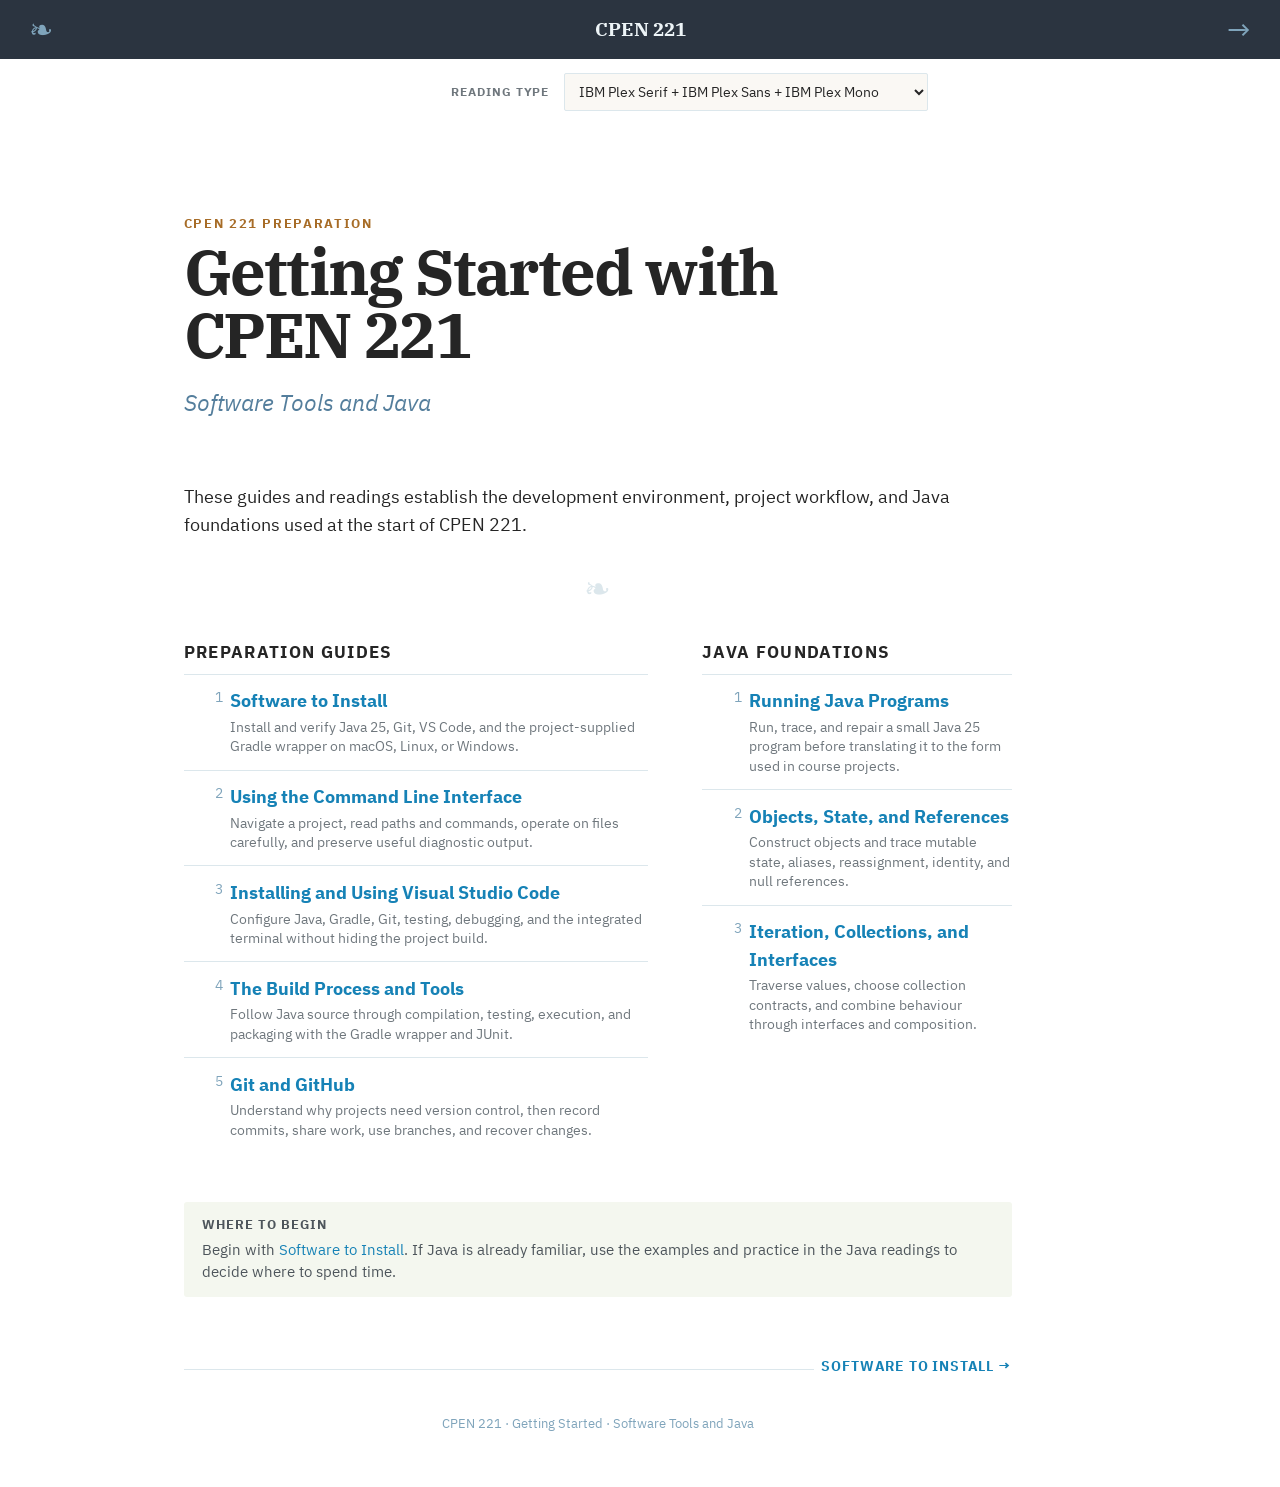
==== commit 56b88eb2: "Use two shared typeface combinations" ====
--- a/site/index.html
+++ b/site/index.html
@@ -40,8 +40,8 @@
     <label>
       <span>Reading type</span>
       <select data-typeface-picker aria-label="Reading typeface combination">
-        <option value="plex">IBM Plex Serif + Sans + Mono</option>
-        <option value="google-sans">Google Sans Flex + Code</option>
+        <option value="plex">IBM Plex Serif + IBM Plex Sans + IBM Plex Mono</option>
+        <option value="google-sans">Google Sans Flex + Google Sans Code</option>
       </select>
     </label>
   </div>
--- a/site/assets/css/site.css
+++ b/site/assets/css/site.css
@@ -837,6 +837,7 @@
 
 .typeface-tools select {
   width: 100%;
+  max-width: 100%;
   min-height: 2.1rem;
   padding: 0.25rem 1.8rem 0.25rem 0.55rem;
   color: #dce8ee;
